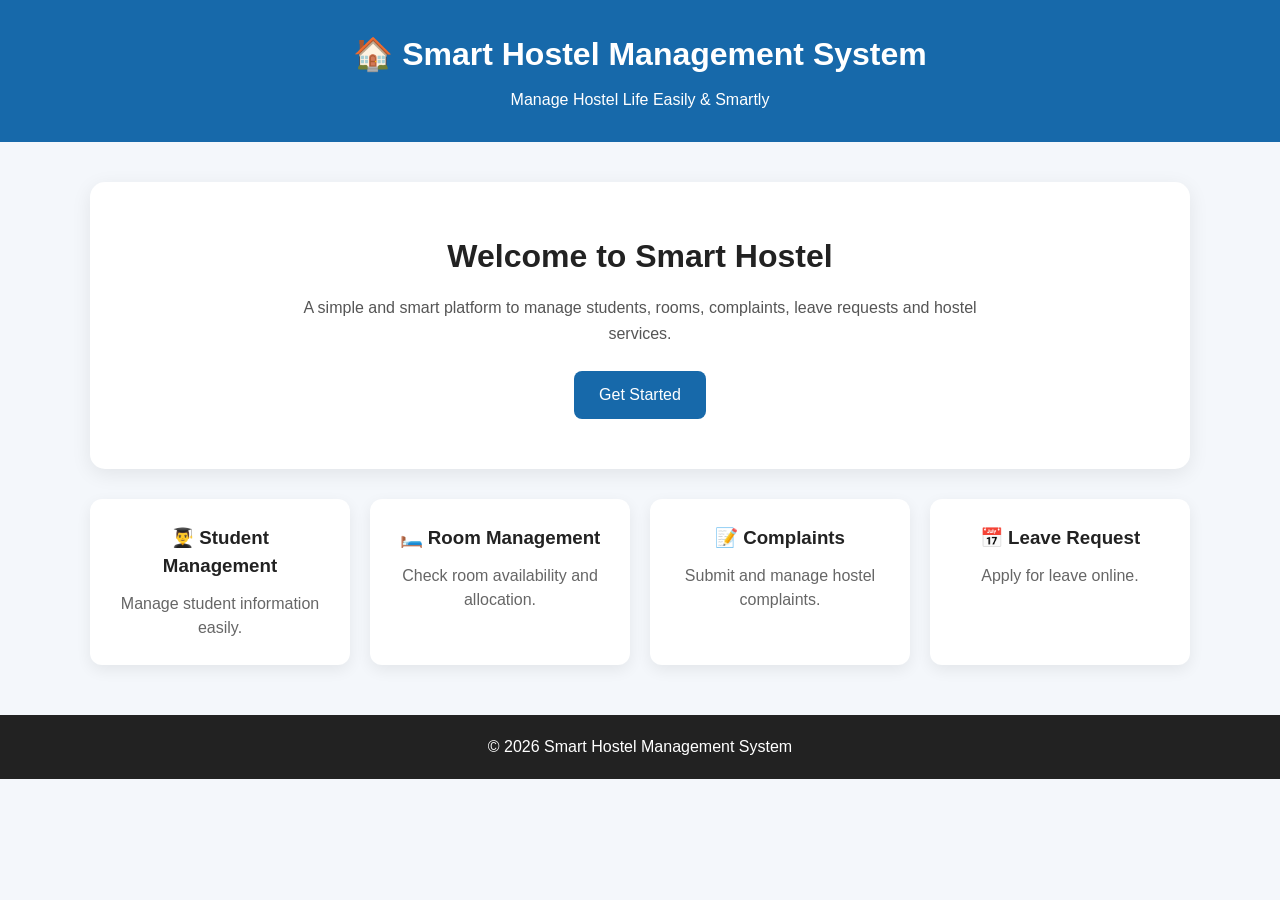
==== index.html @ abba1b2d "first commit" ====
<!DOCTYPE html>
<html lang="en">
<head>
    <meta charset="UTF-8">
    <meta name="viewport" content="width=device-width, initial-scale=1.0">

    <title>Smart Hostel Management System</title>

    <link rel="stylesheet" href="style.css">
</head>

<body>

    <header>
        <h1>🏠 Smart Hostel Management System</h1>
        <p>Manage Hostel Life Easily & Smartly</p>
    </header>

    <main class="container">

        <section class="hero">
            <h2>Welcome to Smart Hostel</h2>
            <p>
                A simple and smart platform to manage students,
                rooms, complaints, leave requests and hostel services.
            </p>

            <a href="login.html" class="start-button">Get Started</a>
        </section>

        <section class="features">

            <div class="card">
                <h3>👨‍🎓 Student Management</h3>
                <p>Manage student information easily.</p>
            </div>

            <div class="card">
                <h3>🛏️ Room Management</h3>
                <p>Check room availability and allocation.</p>
            </div>

            <div class="card">
                <h3>📝 Complaints</h3>
                <p>Submit and manage hostel complaints.</p>
            </div>

            <div class="card">
                <h3>📅 Leave Request</h3>
                <p>Apply for leave online.</p>
            </div>

        </section>

    </main>

    <footer>
        <p>© 2026 Smart Hostel Management System</p>
    </footer>

    <script src="script.js"></script>

</body>
</html>
---- style.css ----
* {
    margin: 0;
    padding: 0;
    box-sizing: border-box;
}

body {
    font-family: Arial, sans-serif;
    background: #f4f7fb;
    color: #222;
}

header {
    background: #1769aa;
    color: white;
    text-align: center;
    padding: 30px 20px;
}

header h1 {
    margin-bottom: 10px;
}

.container {
    width: 90%;
    max-width: 1100px;
    margin: 40px auto;
}

.hero {
    background: white;
    text-align: center;
    padding: 50px 25px;
    border-radius: 15px;
    box-shadow: 0 5px 20px rgba(0, 0, 0, 0.08);
}

.hero h2 {
    font-size: 32px;
    margin-bottom: 15px;
}

.hero p {
    max-width: 700px;
    margin: auto;
    line-height: 1.6;
    color: #555;
}

button {
    margin-top: 25px;
    padding: 12px 25px;
    border: none;
    border-radius: 8px;
    background: #1769aa;
    color: white;
    font-size: 16px;
    cursor: pointer;
}

button:hover {
    background: #0d4f82;
}

.features {
    display: grid;
    grid-template-columns: repeat(4, 1fr);
    gap: 20px;
    margin-top: 30px;
}

.card {
    background: white;
    padding: 25px;
    border-radius: 12px;
    text-align: center;
    box-shadow: 0 5px 15px rgba(0, 0, 0, 0.07);
}

.card h3 {
    margin-bottom: 12px;
}

.card p {
    color: #666;
    line-height: 1.5;
}

footer {
    margin-top: 50px;
    background: #222;
    color: white;
    text-align: center;
    padding: 20px;
}

@media (max-width: 800px) {
    .features {
        grid-template-columns: repeat(2, 1fr);
    }
}

@media (max-width: 500px) {
    .features {
        grid-template-columns: 1fr;
    }
}

/* Login Page */

.login-container {
    min-height: 550px;
    display: flex;
    justify-content: center;
    align-items: center;
}

.login-box {
    width: 420px;
    background: white;
    padding: 40px;
    border-radius: 15px;
    box-shadow: 0 5px 25px rgba(0, 0, 0, 0.10);
}

.login-box h2 {
    text-align: center;
    font-size: 28px;
    margin-bottom: 10px;
}

.login-subtitle {
    text-align: center;
    color: #666;
    margin-bottom: 30px;
}

.login-box label {
    display: block;
    margin-bottom: 7px;
    font-weight: bold;
}

.login-box input,
.login-box select {
    width: 100%;
    padding: 12px;
    margin-bottom: 20px;
    border: 1px solid #ccc;
    border-radius: 7px;
    font-size: 15px;
}

.login-box button {
    width: 100%;
    margin-top: 5px;
}

.register-text {
    text-align: center;
    margin-top: 25px;
    color: #666;
}

.register-text a {
    color: #1769aa;
    text-decoration: none;
    font-weight: bold;
}


.start-button {
    display: inline-block;
    margin-top: 25px;
    padding: 12px 25px;
    border-radius: 8px;
    background: #1769aa;
    color: white;
    font-size: 16px;
    text-decoration: none;
}

.start-button:hover {
    background: #0d4f82;
}

/* =========================
   Student Dashboard
   ========================= */

.dashboard-header {
    background: #1769aa;
    color: white;
    padding: 20px 5%;
    display: flex;
    justify-content: space-between;
    align-items: center;
}

.dashboard-header h1 {
    margin-bottom: 5px;
}

.dashboard-header p {
    margin: 0;
}

.student-info {
    display: flex;
    align-items: center;
    gap: 20px;
}

.student-info a {
    color: white;
    text-decoration: none;
    font-weight: bold;
    padding: 8px 15px;
    border: 1px solid white;
    border-radius: 6px;
}

.student-info a:hover {
    background: white;
    color: #1769aa;
}


/* Main Dashboard */

.dashboard-container {
    width: 90%;
    max-width: 1100px;
    margin: 40px auto;
}

.welcome-section {
    background: white;
    padding: 30px;
    border-radius: 15px;
    margin-bottom: 30px;
    box-shadow: 0 5px 20px rgba(0, 0, 0, 0.08);
}

.welcome-section h2 {
    margin-bottom: 10px;
}

.welcome-section p {
    color: #666;
}


/* Dashboard Cards */

.dashboard-cards {
    display: grid;
    grid-template-columns: repeat(3, 1fr);
    gap: 25px;
}

.dashboard-card {
    background: white;
    padding: 30px;
    border-radius: 15px;
    text-align: center;
    box-shadow: 0 5px 20px rgba(0, 0, 0, 0.08);
    transition: transform 0.2s, box-shadow 0.2s;
}

.dashboard-card:hover {
    transform: translateY(-5px);
    box-shadow: 0 8px 25px rgba(0, 0, 0, 0.12);
}

.card-icon {
    font-size: 45px;
    margin-bottom: 15px;
}

.dashboard-card h3 {
    margin-bottom: 10px;
}

.dashboard-card p {
    color: #666;
    min-height: 45px;
    line-height: 1.5;
}

.dashboard-card button {
    width: 100%;
    margin-top: 15px;
}


/* Mobile Responsive */

@media (max-width: 800px) {

    .dashboard-header {
        flex-direction: column;
        text-align: center;
        gap: 15px;
    }

    .dashboard-cards {
        grid-template-columns: repeat(2, 1fr);
    }
}

@media (max-width: 500px) {

    .dashboard-cards {
        grid-template-columns: 1fr;
    }

    .dashboard-container {
        width: 92%;
    }
}

/* =========================
   Mobile Responsive Design
   ========================= */

@media (max-width: 768px) {

    /* Header */
    .dashboard-header {
        padding: 15px 20px;
        flex-direction: column;
        gap: 12px;
        text-align: center;
    }

    .dashboard-header h1 {
        font-size: 26px;
    }

    .student-info {
        width: 100%;
        justify-content: center;
    }

    /* Main Container */
    .dashboard-container {
        width: 90%;
        margin: 25px auto;
    }

    /* Welcome Section */
    .welcome-section {
        padding: 25px 20px;
        text-align: center;
    }

    .welcome-section h2 {
        font-size: 24px;
    }

    .welcome-section p {
        font-size: 15px;
    }

    /* Dashboard Cards */
    .dashboard-cards {
        grid-template-columns: 1fr;
        gap: 18px;
    }

    .dashboard-card {
        padding: 25px 15px;
    }

    .dashboard-card h3 {
        font-size: 20px;
    }

    .dashboard-card p {
        font-size: 17px;
    }

    .card-icon {
        font-size: 42px;
    }

    /* Footer */
    footer {
        font-size: 14px;
        padding: 15px;
    }
}


/* Small Mobile Phones */

@media (max-width: 480px) {

    .dashboard-header h1 {
        font-size: 22px;
    }

    .student-info {
        font-size: 14px;
    }

    .student-info a {
        padding: 8px 14px;
    }

    .dashboard-container {
        width: 92%;
    }

    .welcome-section h2 {
        font-size: 21px;
    }

    .dashboard-card {
        min-height: 150px;
    }

    .dashboard-card h3 {
        font-size: 18px;
    }

    .card-icon {
        font-size: 38px;
    }
}

/* ==============================
   Student Management Page
   ============================== */

.management-actions {
    margin: 25px 0;
}

.management-actions button {
    background-color: #1976b8;
    color: white;
    border: none;
    padding: 14px 22px;
    border-radius: 8px;
    font-size: 17px;
    cursor: pointer;
}

.management-actions button:hover {
    background-color: #145f91;
}


/* Search Box */

.search-section {
    margin-bottom: 25px;
}

#studentSearch {
    width: 100%;
    max-width: 500px;
    padding: 14px;
    border: 1px solid #ccc;
    border-radius: 8px;
    font-size: 16px;
    box-sizing: border-box;
}


/* Student Form */

.student-form {
    display: none;
    background: white;
    padding: 25px;
    margin-bottom: 30px;
    border-radius: 12px;
    box-shadow: 0 5px 20px rgba(0, 0, 0, 0.08);
}

.student-form h2 {
    margin-bottom: 20px;
}

.student-form form {
    display: grid;
    grid-template-columns: repeat(2, 1fr);
    gap: 15px;
}

.student-form input {
    padding: 13px;
    border: 1px solid #ccc;
    border-radius: 7px;
    font-size: 15px;
    box-sizing: border-box;
}

.student-form button {
    padding: 13px;
    border: none;
    border-radius: 7px;
    background-color: #1976b8;
    color: white;
    font-size: 16px;
    cursor: pointer;
}

.student-form button[type="button"] {
    background-color: #777;
}

.student-form button:hover {
    opacity: 0.9;
}


/* Student Table */

.student-table-section {
    background: white;
    padding: 25px;
    margin-bottom: 30px;
    border-radius: 12px;
    box-shadow: 0 5px 20px rgba(0, 0, 0, 0.08);
}

.student-table-section h2 {
    margin-bottom: 20px;
}

.table-container {
    width: 100%;
    overflow-x: auto;
}

#studentTable {
    width: 100%;
    border-collapse: collapse;
    min-width: 700px;
}

#studentTable th {
    background-color: #1976b8;
    color: white;
    padding: 14px;
    text-align: left;
}

#studentTable td {
    padding: 14px;
    border-bottom: 1px solid #ddd;
}

#studentTable tr:hover {
    background-color: #f5f9fc;
}

#studentTable button {
    color: white;
    border: none;
    padding: 9px 14px;
    border-radius: 6px;
    cursor: pointer;
    margin: 2px;
}

/* Edit Button */
#studentTable button:first-child {
    background-color: #1976b8;
}

#studentTable button:first-child:hover {
    background-color: #145f91;
}

/* Delete Button */
#studentTable button:last-child {
    background-color: #dc3545;
}

#studentTable button:last-child:hover {
    background-color: #b02a37;
}

/* Keep Action Buttons Together */
#studentTable td:last-child {
    white-space: nowrap;
}


/* ==============================
   Mobile Responsive
   ============================== */

@media (max-width: 768px) {

    .student-form form {
        grid-template-columns: 1fr;
    }

    .student-table-section {
        padding: 18px;
    }

    .student-form {
        padding: 18px;
    }

    #studentSearch {
        max-width: 100%;
    }

    .management-actions button {
        width: 100%;
    }
}

/* Management Card Links */

.management-link {
    text-decoration: none;
    color: inherit;
    display: block;
}

.management-link:hover {
    transform: translateY(-5px);
    transition: 0.3s;
}
/* ==============================
   My Room Page
   ============================== */

.room-details-card {
    background: white;
    padding: 30px;
    margin: 25px 0;
    border-radius: 12px;
    box-shadow: 0 5px 20px rgba(0, 0, 0, 0.08);
}

.room-details-card h2 {
    margin-bottom: 25px;
    font-size: 26px;
}

.room-info-grid {
    display: grid;
    grid-template-columns: repeat(3, 1fr);
    gap: 20px;
}

.room-info-item {
    background-color: #f5f9fc;
    padding: 20px;
    border-radius: 10px;
    border-left: 4px solid #1976b8;
}

.room-info-item span {
    display: block;
    color: #666;
    font-size: 15px;
    margin-bottom: 8px;
}

.room-info-item strong {
    display: block;
    font-size: 18px;
    color: #222;
}

.room-available {
    color: green !important;
}


/* Mobile Responsive */

@media (max-width: 768px) {

    .room-details-card {
        padding: 20px;
    }

    .room-details-card h2 {
        font-size: 22px;
    }

    .room-info-grid {
        grid-template-columns: 1fr;
        gap: 15px;
    }

    .room-info-item {
        padding: 17px;
    }

}
/* ==============================
   Leave Request Page
   ============================== */

.leave-form-card,
.leave-status-card {
    background: white;
    padding: 30px;
    margin: 25px 0;
    border-radius: 12px;
    box-shadow: 0 5px 20px rgba(0, 0, 0, 0.08);
}

.leave-form-card h2,
.leave-status-card h2 {
    margin-bottom: 25px;
    font-size: 26px;
}

#leaveRequestForm {
    display: grid;
    grid-template-columns: repeat(2, 1fr);
    gap: 20px;
}

.form-group {
    display: flex;
    flex-direction: column;
}

.form-group label {
    font-weight: bold;
    margin-bottom: 8px;
    color: #333;
}

.form-group input,
.form-group textarea {
    padding: 13px;
    border: 1px solid #ccc;
    border-radius: 8px;
    font-size: 16px;
    box-sizing: border-box;
    font-family: Arial, sans-serif;
}

.form-group input:focus,
.form-group textarea:focus {
    outline: none;
    border-color: #1976b8;
}

.full-width {
    grid-column: 1 / -1;
}

.leave-submit-btn {
    grid-column: 1 / -1;
    padding: 14px 20px;
    background-color: #1976b8;
    color: white;
    border: none;
    border-radius: 8px;
    font-size: 17px;
    cursor: pointer;
}

.leave-submit-btn:hover {
    background-color: #145f91;
}

#leaveMessage {
    margin-top: 15px;
    font-weight: bold;
}


/* Leave Table */

#myLeaveTable {
    width: 100%;
    border-collapse: collapse;
    min-width: 600px;
}

#myLeaveTable th {
    background-color: #1976b8;
    color: white;
    padding: 14px;
    text-align: left;
}

#myLeaveTable td {
    padding: 14px;
    border-bottom: 1px solid #ddd;
}

.my-leave-status {
    color: #d99a00;
    font-weight: bold;
}


/* Mobile Responsive */

@media (max-width: 768px) {

    .leave-form-card,
    .leave-status-card {
        padding: 20px;
    }

    #leaveRequestForm {
        grid-template-columns: 1fr;
    }

    .full-width,
    .leave-submit-btn {
        grid-column: auto;
    }

    .leave-form-card h2,
    .leave-status-card h2 {
        font-size: 22px;
    }

}
/* ==============================
   Student Complaint Page
   ============================== */

.complaint-form-card,
.complaint-history-card {
    background: white;
    padding: 30px;
    margin: 25px 0;
    border-radius: 12px;
    box-shadow: 0 5px 20px rgba(0, 0, 0, 0.08);
}

.complaint-form-card h2,
.complaint-history-card h2 {
    margin-bottom: 25px;
    font-size: 26px;
}

#complaintForm {
    display: grid;
    grid-template-columns: 1fr;
    gap: 20px;
}

.form-group {
    display: flex;
    flex-direction: column;
}

.form-group label {
    font-weight: bold;
    margin-bottom: 8px;
    color: #333;
}

.form-group input,
.form-group textarea {
    padding: 14px;
    border: 1px solid #ccc;
    border-radius: 8px;
    font-size: 16px;
    box-sizing: border-box;
    font-family: Arial, sans-serif;
}

.form-group input:focus,
.form-group textarea:focus {
    outline: none;
    border-color: #1976b8;
}

.complaint-submit-btn {
    padding: 14px 20px;
    background-color: #1976b8;
    color: white;
    border: none;
    border-radius: 8px;
    font-size: 17px;
    cursor: pointer;
}

.complaint-submit-btn:hover {
    background-color: #145f91;
}

#complaintMessage {
    margin-top: 15px;
    font-weight: bold;
}


/* Complaint History Table */

#myComplaintTable {
    width: 100%;
    border-collapse: collapse;
    min-width: 650px;
}

#myComplaintTable th {
    background-color: #1976b8;
    color: white;
    padding: 14px;
    text-align: left;
}

#myComplaintTable td {
    padding: 14px;
    border-bottom: 1px solid #ddd;
}

.my-complaint-status {
    color: #d99a00;
    font-weight: bold;
}


/* Mobile Responsive */

@media (max-width: 768px) {

    .complaint-form-card,
    .complaint-history-card {
        padding: 20px;
    }

    .complaint-form-card h2,
    .complaint-history-card h2 {
        font-size: 22px;
    }

    #myComplaintTable {
        min-width: 600px;
    }

}
/* ==============================
   Fee Status Page
   ============================== */

.fee-cards {
    display: grid;
    grid-template-columns: repeat(3, 1fr);
    gap: 20px;
    margin: 25px 0;
}

.fee-card {
    background: white;
    padding: 25px;
    border-radius: 12px;
    text-align: center;
    box-shadow: 0 5px 20px rgba(0, 0, 0, 0.08);
}

.fee-icon {
    font-size: 40px;
    margin-bottom: 10px;
}

.fee-card span {
    display: block;
    color: #666;
    margin-bottom: 8px;
}

.fee-card strong {
    display: block;
    font-size: 25px;
}

.fee-details-card {
    background: white;
    padding: 30px;
    margin: 25px 0;
    border-radius: 12px;
    box-shadow: 0 5px 20px rgba(0, 0, 0, 0.08);
}

.fee-details-card h2 {
    margin-bottom: 25px;
    font-size: 26px;
}

.fee-info-grid {
    display: grid;
    grid-template-columns: repeat(3, 1fr);
    gap: 20px;
}

.fee-info-item {
    background: #f5f9fc;
    padding: 20px;
    border-radius: 10px;
    border-left: 4px solid #1976b8;
}

.fee-info-item span {
    display: block;
    color: #666;
    font-size: 15px;
    margin-bottom: 8px;
}

.fee-info-item strong {
    font-size: 18px;
}

.fee-pending {
    color: #d99a00;
}

.payment-notice {
    background: #fff8e1;
    padding: 25px;
    margin: 25px 0;
    border-radius: 12px;
    border-left: 5px solid #d99a00;
}

.payment-notice h3 {
    margin-bottom: 10px;
}

.payment-notice p {
    margin: 0;
    line-height: 1.6;
}


/* Mobile Responsive */

@media (max-width: 768px) {

    .fee-cards {
        grid-template-columns: 1fr;
    }

    .fee-info-grid {
        grid-template-columns: 1fr;
    }

    .fee-details-card {
        padding: 20px;
    }

    .fee-details-card h2 {
        font-size: 22px;
    }

}
/* ==============================
   Mess Management
   ============================== */

.mess-section {
    background: white;
    padding: 30px;
    margin: 25px 0;
    border-radius: 12px;
    box-shadow: 0 5px 20px rgba(0, 0, 0, 0.08);
}

.mess-section h2 {
    margin-bottom: 25px;
    font-size: 28px;
}

/* Today's Meal Cards */

.meal-grid {
    display: grid;
    grid-template-columns: repeat(4, 1fr);
    gap: 20px;
}

.meal-card {
    background: #f5f9fc;
    padding: 25px 18px;
    border-radius: 12px;
    text-align: center;
    border-top: 4px solid #1976b8;
}

.meal-icon {
    font-size: 42px;
    margin-bottom: 10px;
}

.meal-card h3 {
    font-size: 20px;
    margin-bottom: 10px;
}

.meal-card p {
    color: #555;
    line-height: 1.5;
    min-height: 48px;
}

.meal-card span {
    display: block;
    margin-top: 15px;
    font-weight: bold;
    color: #1976b8;
}


/* Weekly Menu Table */

#messTable {
    width: 100%;
    border-collapse: collapse;
    min-width: 700px;
}

#messTable th {
    background-color: #1976b8;
    color: white;
    padding: 15px;
    text-align: left;
}

#messTable td {
    padding: 15px;
    border-bottom: 1px solid #ddd;
}

#messTable tr:hover {
    background-color: #f5f9fc;
}


/* Mess Notice */

.mess-notice {
    background: #fff8e1;
    padding: 25px;
    margin: 25px 0;
    border-radius: 12px;
    border-left: 5px solid #d99a00;
}

.mess-notice h3 {
    margin-bottom: 10px;
}

.mess-notice p {
    margin: 0;
    line-height: 1.6;
}


/* Mobile Responsive */

@media (max-width: 768px) {

    .meal-grid {
        grid-template-columns: 1fr;
    }

    .mess-section {
        padding: 20px;
    }

    .mess-section h2 {
        font-size: 23px;
    }

    .table-container {
        overflow-x: auto;
    }

}
/* ==============================
   My Profile
   ============================== */

.profile-card {
    background: white;
    padding: 30px;
    margin: 25px 0;
    border-radius: 12px;
    box-shadow: 0 5px 20px rgba(0, 0, 0, 0.08);
}

.profile-header {
    display: flex;
    align-items: center;
    gap: 20px;
    margin-bottom: 30px;
    padding-bottom: 25px;
    border-bottom: 1px solid #ddd;
}

.profile-icon {
    width: 80px;
    height: 80px;
    border-radius: 50%;
    background: #eaf4fb;
    display: flex;
    align-items: center;
    justify-content: center;
    font-size: 45px;
}

.profile-header h2 {
    margin-bottom: 5px;
}

.profile-header p {
    color: #666;
}

.profile-grid {
    display: grid;
    grid-template-columns: repeat(3, 1fr);
    gap: 20px;
}

.profile-item {
    background: #f5f9fc;
    padding: 20px;
    border-radius: 10px;
    border-left: 4px solid #1976b8;
}

.profile-item span {
    display: block;
    color: #666;
    font-size: 15px;
    margin-bottom: 8px;
}

.profile-item strong {
    font-size: 18px;
}

.profile-status {
    background: #eaf8ee;
    padding: 25px;
    margin: 25px 0;
    border-radius: 12px;
    border-left: 5px solid green;
}

.profile-status h3 {
    margin-bottom: 10px;
}

.profile-status p {
    margin: 0;
    color: #444;
}


/* Mobile Responsive */

@media (max-width: 768px) {

    .profile-card {
        padding: 20px;

    }

    .profile-header {
        flex-direction: column;
        text-align: center;
    }

    .profile-grid {
        grid-template-columns: 1fr;
    }

    .profile-item {
        padding: 18px;
    }

}
/* ==============================
   Final UI Polish
   ============================== */

/* Smooth Page Feel */
html {
    scroll-behavior: smooth;
}

body {
    line-height: 1.5;
}

/* Better Card Hover */
.card,
.dashboard-card,
.fee-card,
.room-details-card,
.leave-form-card,
.leave-status-card,
.complaint-form-card,
.complaint-history-card,
.fee-details-card,
.mess-section,
.profile-card {
    transition: transform 0.2s ease, box-shadow 0.2s ease;
}

.card:hover,
.fee-card:hover {
    transform: translateY(-3px);
    box-shadow: 0 8px 25px rgba(0, 0, 0, 0.12);
}

/* Better Input Focus */
input:focus,
select:focus,
textarea:focus {
    outline: none;
    border-color: #1976b8;
    box-shadow: 0 0 0 3px rgba(25, 118, 184, 0.12);
}

/* Better Buttons */
button,
.start-button {
    transition: background-color 0.2s ease, transform 0.2s ease;
}

button:hover,
.start-button:hover {
    transform: translateY(-1px);
}

/* Table Row Hover */
#studentTable tr:hover,
#myLeaveTable tr:hover,
#myComplaintTable tr:hover,
#messTable tr:hover {
    transition: background-color 0.2s ease;
}

/* Better Mobile Spacing */
@media (max-width: 480px) {

    .container {
        width: 92%;
        margin: 25px auto;
    }

    .hero {
        padding: 35px 18px;
    }

    .hero h2 {
        font-size: 26px;
    }

    .hero p {
        font-size: 15px;
    }

    .login-box {
        width: 92%;
        padding: 25px 20px;
    }

    header {
        padding: 22px 15px;
    }

    header h1 {
        font-size: 24px;
    }
}
/* ==============================
   Room Management UI Polish
   ============================== */

/* Room Search */
#roomSearch {
    width: 100%;
    max-width: 500px;
    padding: 14px;
    border: 1px solid #ccc;
    border-radius: 8px;
    font-size: 16px;
    box-sizing: border-box;
}

/* Room Table */
#roomTable {
    width: 100%;
    border-collapse: collapse;
    min-width: 750px;
}

/* Room Table Header */
#roomTable th {
    background-color: #1976b8;
    color: white;
    padding: 14px;
    text-align: left;
    white-space: nowrap;
}

/* Room Table Data */
#roomTable td {
    padding: 14px;
    border-bottom: 1px solid #ddd;
}

/* Room Row Hover */
#roomTable tr:hover {
    background-color: #f5f9fc;
}

/* Room Action Buttons */
#roomTable button {
    color: white;
    border: none;
    padding: 9px 14px;
    border-radius: 6px;
    cursor: pointer;
    margin: 2px;
}

/* Edit Room */
#roomTable button:first-child {
    background-color: #1976b8;
}

#roomTable button:first-child:hover {
    background-color: #145f91;
}

/* Delete Room */
#roomTable button:last-child {
    background-color: #dc3545;
}

#roomTable button:last-child:hover {
    background-color: #b02a37;
}

/* Keep Action Buttons Together */
#roomTable td:last-child {
    white-space: nowrap;
}

/* Mobile Room Table */
@media (max-width: 768px) {

    #roomSearch {
        max-width: 100%;
    }

    .table-container {
        overflow-x: auto;
    }

    #roomTable {
        min-width: 750px;
    }
}
/* ==============================
   Warden Leave Management
   ============================== */

#leaveSearch {
    width: 100%;
    max-width: 500px;
    padding: 14px;
    border: 1px solid #ccc;
    border-radius: 8px;
    font-size: 16px;
    box-sizing: border-box;
    margin-bottom: 25px;
}

/* Leave Table */
#leaveTable {
    width: 100%;
    border-collapse: collapse;
    min-width: 900px;
}

/* Table Header */
#leaveTable th {
    background-color: #1976b8;
    color: white;
    padding: 14px;
    text-align: left;
    white-space: nowrap;
}

/* Table Data */
#leaveTable td {
    padding: 14px;
    border-bottom: 1px solid #ddd;
    vertical-align: middle;
}

/* Row Hover */
#leaveTable tr:hover {
    background-color: #f5f9fc;
}

/* Leave Status */
#leaveTable .leave-status {
    font-weight: bold;
    white-space: nowrap;
}

/* Approve Button */
#leaveTable .approve-btn {
    background-color: #1976b8;
    color: white;
    border: none;
    padding: 10px 16px;
    border-radius: 7px;
    cursor: pointer;
    margin: 2px;
}

/* Approve Hover */
#leaveTable .approve-btn:hover {
    background-color: #145f91;
}

/* Reject Button */
#leaveTable .reject-btn {
    background-color: #dc3545;
    color: white;
    border: none;
    padding: 10px 16px;
    border-radius: 7px;
    cursor: pointer;
    margin: 2px;
}

/* Reject Hover */
#leaveTable .reject-btn:hover {
    background-color: #b02a37;
}

/* Action Buttons Stay Together */
#leaveTable td:last-child {
    white-space: nowrap;
}

/* Mobile */
@media (max-width: 768px) {

    #leaveSearch {
        max-width: 100%;
    }

    #leaveTable {
        min-width: 900px;
    }

    .table-container {
        overflow-x: auto;
    }
}
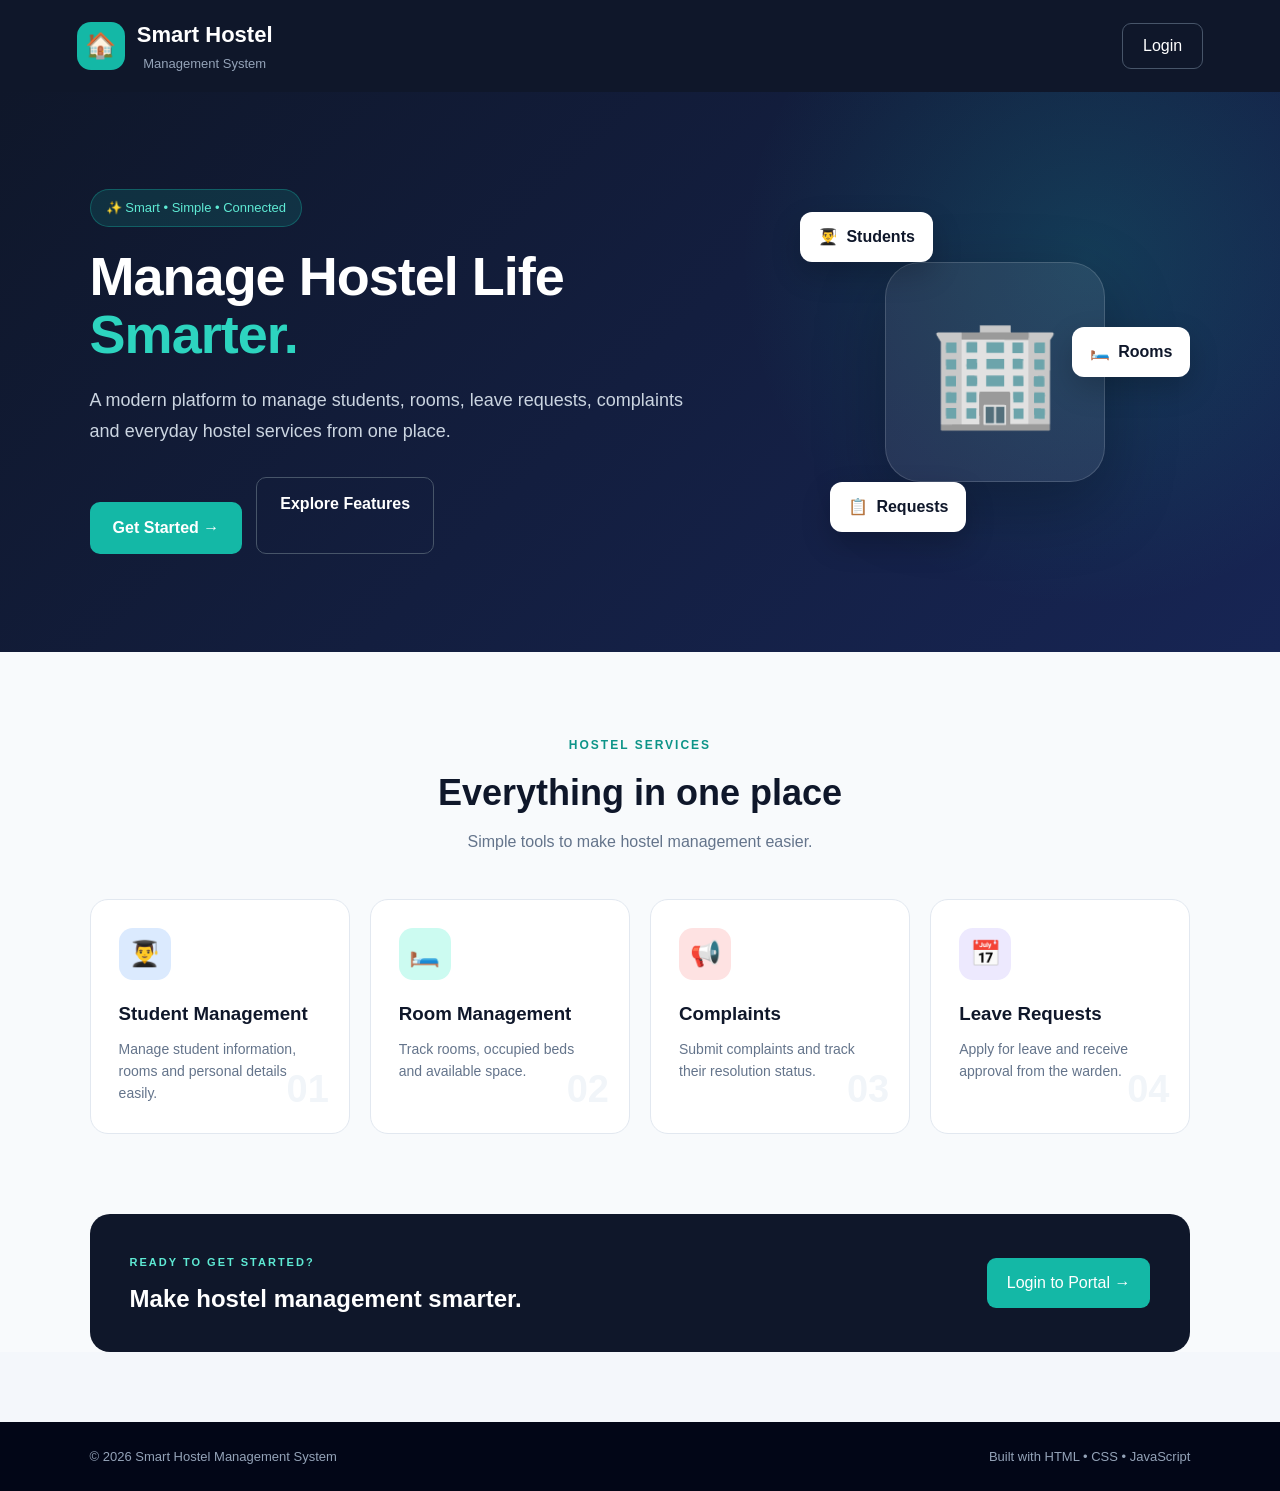
==== commit 3af77828: "Updated project" ====
--- a/index.html
+++ b/index.html
@@ -1,5 +1,6 @@
 <!DOCTYPE html>
 <html lang="en">
+
 <head>
     <meta charset="UTF-8">
     <meta name="viewport" content="width=device-width, initial-scale=1.0">
@@ -11,54 +12,235 @@
 
 <body>
 
-    <header>
-        <h1>🏠 Smart Hostel Management System</h1>
-        <p>Manage Hostel Life Easily & Smartly</p>
+    <!-- ==============================
+         Header
+         ============================== -->
+
+    <header class="home-header">
+
+        <div class="brand">
+            <div class="brand-icon">🏠</div>
+
+            <div>
+                <h1>Smart Hostel</h1>
+                <p>Management System</p>
+            </div>
+        </div>
+
+        <a href="login.html" class="header-login">
+            Login
+        </a>
+
     </header>
 
-    <main class="container">
-
-        <section class="hero">
-            <h2>Welcome to Smart Hostel</h2>
-            <p>
-                A simple and smart platform to manage students,
-                rooms, complaints, leave requests and hostel services.
-            </p>
-
-            <a href="login.html" class="start-button">Get Started</a>
+
+    <!-- ==============================
+         Main Content
+         ============================== -->
+
+    <main class="home-container">
+
+        <!-- Hero Section -->
+
+        <section class="home-hero">
+
+            <div class="hero-content">
+
+                <span class="hero-badge">
+                    ✨ Smart • Simple • Connected
+                </span>
+
+                <h2>
+                    Manage Hostel Life
+                    <span>Smarter.</span>
+                </h2>
+
+                <p>
+                    A modern platform to manage students, rooms,
+                    leave requests, complaints and everyday hostel services
+                    from one place.
+                </p>
+
+                <div class="hero-buttons">
+
+                    <a href="login.html" class="start-button">
+                        Get Started →
+                    </a>
+
+                    <a href="#features" class="explore-button">
+                        Explore Features
+                    </a>
+
+                </div>
+
+            </div>
+
+
+            <!-- Hero Visual -->
+
+            <div class="hero-visual">
+
+                <div class="hostel-illustration">
+                    🏢
+                </div>
+
+                <div class="floating-card card-one">
+                    👨‍🎓
+                    <span>Students</span>
+                </div>
+
+                <div class="floating-card card-two">
+                    🛏️
+                    <span>Rooms</span>
+                </div>
+
+                <div class="floating-card card-three">
+                    📋
+                    <span>Requests</span>
+                </div>
+
+            </div>
+
         </section>
 
-        <section class="features">
-
-            <div class="card">
-                <h3>👨‍🎓 Student Management</h3>
-                <p>Manage student information easily.</p>
-            </div>
-
-            <div class="card">
-                <h3>🛏️ Room Management</h3>
-                <p>Check room availability and allocation.</p>
-            </div>
-
-            <div class="card">
-                <h3>📝 Complaints</h3>
-                <p>Submit and manage hostel complaints.</p>
-            </div>
-
-            <div class="card">
-                <h3>📅 Leave Request</h3>
-                <p>Apply for leave online.</p>
+
+        <!-- Features -->
+
+        <section class="home-features" id="features">
+
+            <div class="section-heading">
+
+                <span>HOSTEL SERVICES</span>
+
+                <h2>
+                    Everything in one place
+                </h2>
+
+                <p>
+                    Simple tools to make hostel management easier.
+                </p>
+
+            </div>
+
+
+            <div class="features-grid">
+
+                <div class="feature-card">
+
+                    <div class="feature-icon student-icon">
+                        👨‍🎓
+                    </div>
+
+                    <h3>Student Management</h3>
+
+                    <p>
+                        Manage student information,
+                        rooms and personal details easily.
+                    </p>
+
+                    <span class="feature-number">01</span>
+
+                </div>
+
+
+                <div class="feature-card">
+
+                    <div class="feature-icon room-icon">
+                        🛏️
+                    </div>
+
+                    <h3>Room Management</h3>
+
+                    <p>
+                        Track rooms, occupied beds
+                        and available space.
+                    </p>
+
+                    <span class="feature-number">02</span>
+
+                </div>
+
+
+                <div class="feature-card">
+
+                    <div class="feature-icon complaint-icon">
+                        📢
+                    </div>
+
+                    <h3>Complaints</h3>
+
+                    <p>
+                        Submit complaints and
+                        track their resolution status.
+                    </p>
+
+                    <span class="feature-number">03</span>
+
+                </div>
+
+
+                <div class="feature-card">
+
+                    <div class="feature-icon leave-icon">
+                        📅
+                    </div>
+
+                    <h3>Leave Requests</h3>
+
+                    <p>
+                        Apply for leave and receive
+                        approval from the warden.
+                    </p>
+
+                    <span class="feature-number">04</span>
+
+                </div>
+
             </div>
 
         </section>
 
+
+        <!-- Bottom CTA -->
+
+        <section class="home-cta">
+
+            <div>
+
+                <span>READY TO GET STARTED?</span>
+
+                <h2>
+                    Make hostel management smarter.
+                </h2>
+
+            </div>
+
+            <a href="login.html">
+                Login to Portal →
+            </a>
+
+        </section>
+
     </main>
 
-    <footer>
-        <p>© 2026 Smart Hostel Management System</p>
+
+    <!-- Footer -->
+
+    <footer class="home-footer">
+
+        <p>
+            © 2026 Smart Hostel Management System
+        </p>
+
+        <p>
+            Built with HTML • CSS • JavaScript
+        </p>
+
     </footer>
 
+
     <script src="script.js"></script>
 
 </body>
+
 </html>
--- a/style.css
+++ b/style.css
@@ -1573,4 +1573,3673 @@
     .table-container {
         overflow-x: auto;
     }
+}
+/* =========================================
+   UNIQUE HOME PAGE DESIGN
+   ========================================= */
+
+.home-header {
+    background: #0f172a;
+    color: white;
+    padding: 18px 6%;
+    display: flex;
+    align-items: center;
+    justify-content: space-between;
+    box-sizing: border-box;
+}
+
+.brand {
+    display: flex;
+    align-items: center;
+    gap: 12px;
+}
+
+.brand-icon {
+    width: 48px;
+    height: 48px;
+    background: #14b8a6;
+    border-radius: 14px;
+    display: flex;
+    align-items: center;
+    justify-content: center;
+    font-size: 25px;
+}
+
+.brand h1 {
+    margin: 0;
+    font-size: 22px;
+}
+
+.brand p {
+    margin: 3px 0 0;
+    color: #94a3b8;
+    font-size: 13px;
+}
+
+.header-login {
+    color: white;
+    text-decoration: none;
+    border: 1px solid #475569;
+    padding: 10px 20px;
+    border-radius: 9px;
+    transition: 0.2s;
+}
+
+.header-login:hover {
+    background: #14b8a6;
+    border-color: #14b8a6;
+}
+
+
+/* Main */
+
+.home-container {
+    background: #f8fafc;
+    min-height: 100vh;
+}
+
+
+/* Hero */
+
+.home-hero {
+    min-height: 560px;
+    padding: 70px 7%;
+    display: flex;
+    align-items: center;
+    justify-content: space-between;
+    gap: 50px;
+    box-sizing: border-box;
+    background:
+        radial-gradient(circle at 85% 30%, rgba(20,184,166,0.18), transparent 30%),
+        linear-gradient(135deg, #0f172a, #172554);
+    color: white;
+}
+
+.hero-content {
+    max-width: 650px;
+}
+
+.hero-badge {
+    display: inline-block;
+    background: rgba(20,184,166,0.15);
+    border: 1px solid rgba(20,184,166,0.35);
+    color: #5eead4;
+    padding: 8px 15px;
+    border-radius: 30px;
+    font-size: 13px;
+    margin-bottom: 20px;
+}
+
+.hero-content h2 {
+    font-size: 54px;
+    line-height: 1.08;
+    margin: 0 0 22px;
+    letter-spacing: -1px;
+}
+
+.hero-content h2 span {
+    color: #2dd4bf;
+}
+
+.hero-content p {
+    color: #cbd5e1;
+    font-size: 18px;
+    line-height: 1.7;
+    max-width: 600px;
+}
+
+.hero-buttons {
+    display: flex;
+    gap: 14px;
+    margin-top: 30px;
+    flex-wrap: wrap;
+}
+
+.start-button,
+.explore-button {
+    text-decoration: none;
+    padding: 14px 23px;
+    border-radius: 10px;
+    font-weight: 600;
+    transition: 0.2s;
+}
+
+.start-button {
+    background: #14b8a6;
+    color: white;
+}
+
+.start-button:hover {
+    background: #0d9488;
+    transform: translateY(-2px);
+}
+
+.explore-button {
+    color: white;
+    border: 1px solid #475569;
+}
+
+.explore-button:hover {
+    background: #1e293b;
+}
+
+
+/* Hero Visual */
+
+.hero-visual {
+    width: 390px;
+    height: 390px;
+    position: relative;
+    display: flex;
+    align-items: center;
+    justify-content: center;
+}
+
+.hostel-illustration {
+    width: 220px;
+    height: 220px;
+    border-radius: 35px;
+    background: rgba(255,255,255,0.08);
+    border: 1px solid rgba(255,255,255,0.15);
+    display: flex;
+    align-items: center;
+    justify-content: center;
+    font-size: 105px;
+    box-shadow: 0 25px 70px rgba(0,0,0,0.25);
+}
+
+.floating-card {
+    position: absolute;
+    background: white;
+    color: #0f172a;
+    padding: 13px 18px;
+    border-radius: 12px;
+    box-shadow: 0 12px 30px rgba(0,0,0,0.2);
+    display: flex;
+    gap: 8px;
+    align-items: center;
+    font-weight: 600;
+}
+
+.card-one {
+    top: 35px;
+    left: 0;
+}
+
+.card-two {
+    right: 0;
+    top: 150px;
+}
+
+.card-three {
+    bottom: 35px;
+    left: 30px;
+}
+
+
+/* Features */
+
+.home-features {
+    padding: 80px 7%;
+}
+
+.section-heading {
+    text-align: center;
+    max-width: 650px;
+    margin: 0 auto 45px;
+}
+
+.section-heading span {
+    color: #0d9488;
+    font-size: 12px;
+    font-weight: 700;
+    letter-spacing: 2px;
+}
+
+.section-heading h2 {
+    color: #0f172a;
+    font-size: 36px;
+    margin: 10px 0;
+}
+
+.section-heading p {
+    color: #64748b;
+}
+
+
+.features-grid {
+    display: grid;
+    grid-template-columns: repeat(4, 1fr);
+    gap: 20px;
+}
+
+.feature-card {
+    position: relative;
+    background: white;
+    padding: 28px;
+    border: 1px solid #e2e8f0;
+    border-radius: 18px;
+    min-height: 210px;
+    overflow: hidden;
+    transition: 0.25s;
+}
+
+.feature-card:hover {
+    transform: translateY(-7px);
+    border-color: #99f6e4;
+    box-shadow: 0 18px 40px rgba(15,23,42,0.1);
+}
+
+.feature-icon {
+    width: 52px;
+    height: 52px;
+    border-radius: 14px;
+    display: flex;
+    align-items: center;
+    justify-content: center;
+    font-size: 25px;
+    margin-bottom: 20px;
+}
+
+.student-icon {
+    background: #dbeafe;
+}
+
+.room-icon {
+    background: #ccfbf1;
+}
+
+.complaint-icon {
+    background: #fee2e2;
+}
+
+.leave-icon {
+    background: #fef3c7;
+}
+
+.feature-card h3 {
+    margin: 0 0 10px;
+    color: #0f172a;
+}
+
+.feature-card p {
+    color: #64748b;
+    line-height: 1.6;
+    font-size: 14px;
+}
+
+.feature-number {
+    position: absolute;
+    right: 20px;
+    bottom: 15px;
+    font-size: 38px;
+    font-weight: 800;
+    color: #f1f5f9;
+}
+
+
+/* Bottom CTA */
+
+.home-cta {
+    margin: 0 7% 70px;
+    padding: 35px 40px;
+    border-radius: 20px;
+    background: #0f172a;
+    color: white;
+    display: flex;
+    align-items: center;
+    justify-content: space-between;
+    gap: 25px;
+}
+
+.home-cta span {
+    color: #5eead4;
+    font-size: 11px;
+    letter-spacing: 2px;
+    font-weight: bold;
+}
+
+.home-cta h2 {
+    margin: 8px 0 0;
+}
+
+.home-cta a {
+    background: #14b8a6;
+    color: white;
+    text-decoration: none;
+    padding: 13px 20px;
+    border-radius: 9px;
+    white-space: nowrap;
+}
+
+
+/* Footer */
+
+.home-footer {
+    background: #020617;
+    color: #94a3b8;
+    padding: 25px 7%;
+    display: flex;
+    justify-content: space-between;
+    gap: 20px;
+    font-size: 13px;
+}
+
+
+/* =========================================
+   MOBILE
+   ========================================= */
+
+@media (max-width: 900px) {
+
+    .home-hero {
+        flex-direction: column;
+        text-align: center;
+        padding: 60px 6%;
+    }
+
+    .hero-content p {
+        margin-left: auto;
+        margin-right: auto;
+    }
+
+    .hero-buttons {
+        justify-content: center;
+    }
+
+    .features-grid {
+        grid-template-columns: repeat(2, 1fr);
+    }
+
+    .hero-visual {
+        width: 340px;
+        height: 330px;
+    }
+}
+
+
+@media (max-width: 600px) {
+
+    .home-header {
+        padding: 15px 5%;
+    }
+
+    .brand h1 {
+        font-size: 18px;
+    }
+
+    .brand-icon {
+        width: 42px;
+        height: 42px;
+    }
+
+    .header-login {
+        padding: 8px 14px;
+    }
+
+    .home-hero {
+        min-height: auto;
+        padding: 50px 5%;
+    }
+
+    .hero-content h2 {
+        font-size: 38px;
+    }
+
+    .hero-content p {
+        font-size: 16px;
+    }
+
+    .hero-visual {
+        width: 100%;
+        height: 280px;
+    }
+
+    .hostel-illustration {
+        width: 170px;
+        height: 170px;
+        font-size: 75px;
+    }
+
+    .floating-card {
+        font-size: 13px;
+        padding: 10px 13px;
+    }
+
+    .card-one {
+        left: 5px;
+    }
+
+    .card-two {
+        right: 5px;
+    }
+
+    .card-three {
+        left: 15px;
+    }
+
+    .home-features {
+        padding: 55px 5%;
+    }
+
+    .section-heading h2 {
+        font-size: 29px;
+    }
+
+    .features-grid {
+        grid-template-columns: 1fr;
+    }
+
+    .home-cta {
+        margin: 0 5% 50px;
+        padding: 28px;
+        flex-direction: column;
+        align-items: flex-start;
+    }
+
+    .home-footer {
+        flex-direction: column;
+        text-align: center;
+    }
+}
+
+/* =========================================
+   MODERN LOGIN PAGE
+   ========================================= */
+
+.login-page {
+    margin: 0;
+    min-height: 100vh;
+    background: #0f172a;
+    color: white;
+}
+
+
+/* Header */
+
+.login-header {
+    background: #0f172a;
+    padding: 18px 7%;
+    display: flex;
+    align-items: center;
+    justify-content: space-between;
+    border-bottom: 1px solid #1e293b;
+}
+
+.login-brand {
+    display: flex;
+    align-items: center;
+    gap: 12px;
+    text-decoration: none;
+    color: white;
+}
+
+.login-brand-icon {
+    width: 46px;
+    height: 46px;
+    background: #14b8a6;
+    border-radius: 13px;
+    display: flex;
+    align-items: center;
+    justify-content: center;
+    font-size: 24px;
+}
+
+.login-brand h1 {
+    margin: 0;
+    font-size: 21px;
+}
+
+.login-brand p {
+    margin: 2px 0 0;
+    color: #94a3b8;
+    font-size: 12px;
+}
+
+.back-home {
+    text-decoration: none;
+    color: #cbd5e1;
+    border: 1px solid #334155;
+    padding: 9px 17px;
+    border-radius: 8px;
+    transition: 0.2s;
+}
+
+.back-home:hover {
+    background: #14b8a6;
+    color: white;
+    border-color: #14b8a6;
+}
+
+
+/* Main */
+
+.login-main {
+    min-height: calc(100vh - 145px);
+    padding: 60px 7%;
+    box-sizing: border-box;
+
+    display: flex;
+    align-items: center;
+    justify-content: center;
+
+    background:
+        radial-gradient(
+            circle at 20% 30%,
+            rgba(20, 184, 166, 0.14),
+            transparent 30%
+        ),
+        radial-gradient(
+            circle at 85% 70%,
+            rgba(59, 130, 246, 0.12),
+            transparent 30%
+        );
+}
+
+
+/* Wrapper */
+
+.login-wrapper {
+    width: 100%;
+    max-width: 1050px;
+
+    display: grid;
+    grid-template-columns: 1fr 430px;
+
+    gap: 70px;
+    align-items: center;
+}
+
+
+/* Left Information */
+
+.login-info {
+    max-width: 520px;
+}
+
+.login-badge {
+    display: inline-block;
+
+    padding: 8px 15px;
+
+    border-radius: 30px;
+
+    color: #5eead4;
+
+    background: rgba(20, 184, 166, 0.12);
+
+    border: 1px solid rgba(20, 184, 166, 0.3);
+
+    font-size: 13px;
+}
+
+.login-info h2 {
+    font-size: 58px;
+    line-height: 1.05;
+
+    margin: 22px 0;
+
+    letter-spacing: -1px;
+}
+
+.login-info h2 span {
+    color: #2dd4bf;
+}
+
+.login-info > p {
+    color: #94a3b8;
+    font-size: 17px;
+    line-height: 1.7;
+    max-width: 500px;
+}
+
+
+/* Login Features */
+
+.login-features {
+    margin-top: 35px;
+
+    display: flex;
+    flex-wrap: wrap;
+    gap: 12px;
+}
+
+.login-features div {
+    display: flex;
+    align-items: center;
+    gap: 9px;
+
+    padding: 11px 15px;
+
+    background: #172033;
+
+    border: 1px solid #26344d;
+
+    border-radius: 10px;
+}
+
+.login-features span {
+    font-size: 20px;
+}
+
+.login-features p {
+    margin: 0;
+    color: #cbd5e1;
+    font-size: 13px;
+}
+
+
+/* Login Card */
+
+.login-box {
+    width: 100%;
+    box-sizing: border-box;
+
+    background: #ffffff;
+
+    color: #0f172a;
+
+    padding: 38px;
+
+    border-radius: 22px;
+
+    box-shadow:
+        0 25px 70px rgba(0, 0, 0, 0.3);
+
+    border: 1px solid #e2e8f0;
+}
+
+.login-card-icon {
+    width: 52px;
+    height: 52px;
+
+    display: flex;
+    align-items: center;
+    justify-content: center;
+
+    background: #ccfbf1;
+
+    border-radius: 14px;
+
+    font-size: 24px;
+
+    margin-bottom: 18px;
+}
+
+.login-box h2 {
+    margin: 0;
+
+    font-size: 30px;
+}
+
+.login-subtitle {
+    color: #64748b;
+    margin: 8px 0 28px;
+}
+
+
+/* Form */
+
+.login-box form {
+    display: flex;
+    flex-direction: column;
+}
+
+.login-box label {
+    color: #334155;
+    font-size: 14px;
+    font-weight: 600;
+    margin-bottom: 7px;
+}
+
+.login-box input,
+.login-box select {
+    width: 100%;
+    box-sizing: border-box;
+
+    padding: 13px 14px;
+
+    margin-bottom: 18px;
+
+    border: 1px solid #cbd5e1;
+
+    border-radius: 9px;
+
+    background: #f8fafc;
+
+    color: #0f172a;
+
+    font-size: 15px;
+
+    transition: 0.2s;
+}
+
+.login-box input:focus,
+.login-box select:focus {
+    outline: none;
+
+    border-color: #14b8a6;
+
+    background: white;
+
+    box-shadow:
+        0 0 0 3px rgba(20, 184, 166, 0.12);
+}
+
+
+/* Login Button */
+
+.login-box form button {
+    width: 100%;
+
+    border: none;
+
+    padding: 14px;
+
+    border-radius: 9px;
+
+    background: #14b8a6;
+
+    color: white;
+
+    font-size: 16px;
+
+    font-weight: 700;
+
+    cursor: pointer;
+
+    transition: 0.2s;
+}
+
+.login-box form button:hover {
+    background: #0d9488;
+
+    transform: translateY(-1px);
+}
+
+
+/* Login Message */
+
+#loginMessage {
+    min-height: 20px;
+
+    text-align: center;
+
+    font-size: 14px;
+
+    font-weight: 600;
+
+    margin: 15px 0;
+}
+
+
+/* Demo Login */
+
+.login-demo {
+    margin-top: 20px;
+
+    padding: 14px;
+
+    background: #f0fdfa;
+
+    border: 1px solid #ccfbf1;
+
+    border-radius: 10px;
+}
+
+.login-demo span {
+    color: #0f766e;
+    font-weight: 700;
+    font-size: 13px;
+}
+
+.login-demo p {
+    margin: 5px 0 0;
+
+    color: #475569;
+
+    font-size: 12px;
+}
+
+
+/* Register */
+
+.register-text {
+    text-align: center;
+
+    color: #64748b;
+
+    font-size: 13px;
+
+    margin-top: 22px;
+}
+
+.register-text a {
+    color: #0d9488;
+
+    font-weight: 700;
+
+    text-decoration: none;
+}
+
+
+/* Footer */
+
+.login-footer {
+    background: #020617;
+
+    color: #64748b;
+
+    padding: 18px 7%;
+
+    display: flex;
+
+    justify-content: space-between;
+
+    gap: 20px;
+
+    font-size: 12px;
+}
+
+
+/* =========================================
+   LOGIN MOBILE
+   ========================================= */
+
+@media (max-width: 850px) {
+
+    .login-wrapper {
+        grid-template-columns: 1fr;
+
+        max-width: 500px;
+
+        gap: 35px;
+    }
+
+    .login-info {
+        text-align: center;
+        max-width: 100%;
+    }
+
+    .login-info h2 {
+        font-size: 45px;
+    }
+
+    .login-features {
+        justify-content: center;
+    }
+}
+
+
+@media (max-width: 600px) {
+
+    .login-header {
+        padding: 15px 5%;
+    }
+
+    .login-brand h1 {
+        font-size: 18px;
+    }
+
+    .login-brand-icon {
+        width: 42px;
+        height: 42px;
+    }
+
+    .back-home {
+        padding: 8px 12px;
+        font-size: 13px;
+    }
+
+    .login-main {
+        padding: 40px 5%;
+    }
+
+    .login-info h2 {
+        font-size: 38px;
+    }
+
+    .login-info > p {
+        font-size: 15px;
+    }
+
+    .login-box {
+        padding: 28px 22px;
+        border-radius: 18px;
+    }
+
+    .login-features {
+        display: grid;
+        grid-template-columns: 1fr;
+    }
+
+    .login-features div {
+        justify-content: center;
+    }
+
+    .login-footer {
+        flex-direction: column;
+        text-align: center;
+    }
+}
+/* =========================================
+   MODERN STUDENT DASHBOARD
+   ========================================= */
+
+.student-dashboard-page {
+    margin: 0;
+    background: #f8fafc;
+    color: #0f172a;
+}
+
+
+/* Header */
+
+.student-dashboard-header {
+    background: #0f172a;
+    color: white;
+    padding: 18px 7%;
+
+    display: flex;
+    align-items: center;
+    justify-content: space-between;
+
+    border-bottom: 1px solid #1e293b;
+}
+
+.student-brand {
+    display: flex;
+    align-items: center;
+    gap: 12px;
+
+    color: white;
+    text-decoration: none;
+}
+
+.student-brand-icon {
+    width: 46px;
+    height: 46px;
+
+    display: flex;
+    align-items: center;
+    justify-content: center;
+
+    background: #14b8a6;
+    border-radius: 13px;
+
+    font-size: 24px;
+}
+
+.student-brand h1 {
+    margin: 0;
+    font-size: 21px;
+}
+
+.student-brand p {
+    margin: 3px 0 0;
+    color: #94a3b8;
+    font-size: 12px;
+}
+
+.student-header-actions {
+    display: flex;
+    align-items: center;
+    gap: 12px;
+}
+
+.student-role {
+    color: #cbd5e1;
+    font-size: 14px;
+}
+
+.student-logout {
+    color: white;
+    text-decoration: none;
+
+    padding: 9px 17px;
+
+    border: 1px solid #475569;
+    border-radius: 8px;
+
+    transition: 0.2s;
+}
+
+.student-logout:hover {
+    background: #ef4444;
+    border-color: #ef4444;
+}
+
+
+/* Main */
+
+.student-dashboard-main {
+    max-width: 1200px;
+    margin: auto;
+
+    padding: 45px 6% 70px;
+}
+
+
+/* Welcome */
+
+.student-welcome {
+    background:
+        radial-gradient(
+            circle at 90% 20%,
+            rgba(45, 212, 191, 0.18),
+            transparent 30%
+        ),
+        linear-gradient(
+            135deg,
+            #0f172a,
+            #172554
+        );
+
+    color: white;
+
+    padding: 40px;
+
+    border-radius: 22px;
+
+    display: flex;
+    align-items: center;
+    justify-content: space-between;
+
+    gap: 30px;
+
+    box-shadow:
+        0 18px 45px rgba(15, 23, 42, 0.15);
+}
+
+.welcome-badge {
+    display: inline-block;
+
+    color: #5eead4;
+
+    background: rgba(20, 184, 166, 0.12);
+
+    border: 1px solid rgba(20, 184, 166, 0.3);
+
+    padding: 7px 13px;
+
+    border-radius: 20px;
+
+    font-size: 11px;
+    font-weight: 700;
+
+    letter-spacing: 1.5px;
+}
+
+.student-welcome h2 {
+    font-size: 32px;
+    margin: 16px 0 10px;
+}
+
+.student-welcome p {
+    color: #cbd5e1;
+
+    margin: 0;
+
+    font-size: 15px;
+}
+
+.welcome-icon {
+    width: 115px;
+    height: 115px;
+
+    display: flex;
+    align-items: center;
+    justify-content: center;
+
+    border-radius: 30px;
+
+    background: rgba(255, 255, 255, 0.08);
+
+    border: 1px solid rgba(255, 255, 255, 0.12);
+
+    font-size: 58px;
+}
+
+
+/* Section Heading */
+
+.student-section-heading {
+    margin: 55px 0 25px;
+
+    display: flex;
+    align-items: end;
+    justify-content: space-between;
+
+    gap: 20px;
+}
+
+.student-section-heading span {
+    color: #0d9488;
+
+    font-size: 11px;
+
+    font-weight: 800;
+
+    letter-spacing: 2px;
+}
+
+.student-section-heading h2 {
+    margin: 7px 0 0;
+
+    font-size: 30px;
+}
+
+.student-section-heading > p {
+    color: #64748b;
+
+    margin: 0;
+}
+
+
+/* Service Grid */
+
+.student-dashboard-grid {
+    display: grid;
+
+    grid-template-columns:
+        repeat(3, 1fr);
+
+    gap: 20px;
+}
+
+
+/* Service Card */
+
+.student-service-card {
+    position: relative;
+
+    background: white;
+
+    border: 1px solid #e2e8f0;
+
+    border-radius: 18px;
+
+    padding: 25px;
+
+    min-height: 225px;
+
+    text-decoration: none;
+
+    color: #0f172a;
+
+    overflow: hidden;
+
+    transition:
+        transform 0.25s ease,
+        box-shadow 0.25s ease,
+        border-color 0.25s ease;
+}
+
+.student-service-card:hover {
+    transform: translateY(-6px);
+
+    box-shadow:
+        0 18px 40px rgba(15, 23, 42, 0.10);
+
+    border-color: #99f6e4;
+}
+
+
+/* Top */
+
+.service-top {
+    display: flex;
+
+    align-items: center;
+
+    justify-content: space-between;
+}
+
+.service-icon {
+    width: 54px;
+    height: 54px;
+
+    display: flex;
+    align-items: center;
+    justify-content: center;
+
+    border-radius: 15px;
+
+    font-size: 25px;
+}
+
+.service-number {
+    color: #cbd5e1;
+
+    font-size: 28px;
+
+    font-weight: 800;
+}
+
+
+/* Different Icon Backgrounds */
+
+.room-service .service-icon {
+    background: #dbeafe;
+}
+
+.leave-service .service-icon {
+    background: #ccfbf1;
+}
+
+.complaint-service .service-icon {
+    background: #fee2e2;
+}
+
+.fee-service .service-icon {
+    background: #fef3c7;
+}
+
+.mess-service .service-icon {
+    background: #ede9fe;
+}
+
+.profile-service .service-icon {
+    background: #e0f2fe;
+}
+
+
+/* Card Content */
+
+.student-service-card h3 {
+    margin: 22px 0 9px;
+
+    font-size: 19px;
+}
+
+.student-service-card p {
+    margin: 0;
+
+    color: #64748b;
+
+    line-height: 1.6;
+
+    font-size: 14px;
+
+    max-width: 270px;
+}
+
+.service-link {
+    position: absolute;
+
+    bottom: 22px;
+    left: 25px;
+
+    color: #0d9488;
+
+    font-size: 13px;
+
+    font-weight: 700;
+}
+
+
+/* Footer */
+
+.student-dashboard-footer {
+    background: #020617;
+
+    color: #64748b;
+
+    padding: 20px 7%;
+
+    display: flex;
+
+    align-items: center;
+
+    justify-content: space-between;
+
+    gap: 20px;
+
+    font-size: 12px;
+}
+
+
+/* =========================================
+   TABLET
+   ========================================= */
+
+@media (max-width: 950px) {
+
+    .student-dashboard-grid {
+        grid-template-columns:
+            repeat(2, 1fr);
+    }
+
+    .student-welcome {
+        padding: 32px;
+    }
+
+}
+
+
+/* =========================================
+   MOBILE
+   ========================================= */
+
+@media (max-width: 650px) {
+
+    .student-dashboard-header {
+        padding: 15px 5%;
+    }
+
+    .student-brand h1 {
+        font-size: 18px;
+    }
+
+    .student-brand-icon {
+        width: 42px;
+        height: 42px;
+    }
+
+    .student-role {
+        display: none;
+    }
+
+    .student-logout {
+        padding: 8px 13px;
+        font-size: 13px;
+    }
+
+    .student-dashboard-main {
+        padding: 30px 5% 50px;
+    }
+
+    .student-welcome {
+        padding: 28px;
+
+        flex-direction: column;
+
+        align-items: flex-start;
+    }
+
+    .student-welcome h2 {
+        font-size: 27px;
+    }
+
+    .welcome-icon {
+        width: 75px;
+        height: 75px;
+
+        font-size: 38px;
+
+        border-radius: 20px;
+    }
+
+    .student-section-heading {
+        display: block;
+
+        margin-top: 40px;
+    }
+
+    .student-section-heading > p {
+        margin-top: 8px;
+    }
+
+    .student-dashboard-grid {
+        grid-template-columns: 1fr;
+    }
+
+    .student-service-card {
+        min-height: 205px;
+    }
+
+    .student-dashboard-footer {
+        flex-direction: column;
+
+        text-align: center;
+    }
+
+}
+/* =========================================
+   MODERN WARDEN DASHBOARD
+   ========================================= */
+
+.warden-dashboard-page {
+    margin: 0;
+    background: #f8fafc;
+    color: #0f172a;
+}
+
+
+/* Header */
+
+.warden-dashboard-header {
+    background: #0f172a;
+    color: white;
+    padding: 18px 7%;
+
+    display: flex;
+    align-items: center;
+    justify-content: space-between;
+
+    border-bottom: 1px solid #1e293b;
+}
+
+.warden-brand {
+    display: flex;
+    align-items: center;
+    gap: 12px;
+
+    color: white;
+    text-decoration: none;
+}
+
+.warden-brand-icon {
+    width: 46px;
+    height: 46px;
+
+    display: flex;
+    align-items: center;
+    justify-content: center;
+
+    background: #14b8a6;
+    border-radius: 13px;
+
+    font-size: 24px;
+}
+
+.warden-brand h1 {
+    margin: 0;
+    font-size: 21px;
+}
+
+.warden-brand p {
+    margin: 3px 0 0;
+    color: #94a3b8;
+    font-size: 12px;
+}
+
+.warden-header-actions {
+    display: flex;
+    align-items: center;
+    gap: 12px;
+}
+
+.warden-role {
+    color: #cbd5e1;
+    font-size: 14px;
+}
+
+.warden-logout {
+    color: white;
+    text-decoration: none;
+
+    padding: 9px 17px;
+
+    border: 1px solid #475569;
+    border-radius: 8px;
+
+    transition: 0.2s;
+}
+
+.warden-logout:hover {
+    background: #ef4444;
+    border-color: #ef4444;
+}
+
+
+/* Main */
+
+.warden-dashboard-main {
+    max-width: 1200px;
+    margin: auto;
+
+    padding: 45px 6% 70px;
+}
+
+
+/* Welcome */
+
+.warden-welcome {
+    background:
+        radial-gradient(
+            circle at 90% 20%,
+            rgba(45, 212, 191, 0.18),
+            transparent 30%
+        ),
+        linear-gradient(
+            135deg,
+            #0f172a,
+            #172554
+        );
+
+    color: white;
+
+    padding: 40px;
+
+    border-radius: 22px;
+
+    display: flex;
+    align-items: center;
+    justify-content: space-between;
+
+    gap: 30px;
+
+    box-shadow:
+        0 18px 45px rgba(15, 23, 42, 0.15);
+}
+
+.warden-welcome-badge {
+    display: inline-block;
+
+    color: #5eead4;
+
+    background: rgba(20, 184, 166, 0.12);
+
+    border: 1px solid rgba(20, 184, 166, 0.3);
+
+    padding: 7px 13px;
+
+    border-radius: 20px;
+
+    font-size: 11px;
+    font-weight: 700;
+
+    letter-spacing: 1.5px;
+}
+
+.warden-welcome h2 {
+    font-size: 32px;
+    margin: 16px 0 10px;
+}
+
+.warden-welcome p {
+    color: #cbd5e1;
+
+    margin: 0;
+
+    font-size: 15px;
+
+    max-width: 650px;
+}
+
+.warden-welcome-icon {
+    width: 115px;
+    height: 115px;
+
+    display: flex;
+    align-items: center;
+    justify-content: center;
+
+    border-radius: 30px;
+
+    background: rgba(255, 255, 255, 0.08);
+
+    border: 1px solid rgba(255, 255, 255, 0.12);
+
+    font-size: 58px;
+}
+
+
+/* Section Heading */
+
+.warden-section-heading {
+    margin: 55px 0 25px;
+
+    display: flex;
+    align-items: end;
+    justify-content: space-between;
+
+    gap: 20px;
+}
+
+.warden-section-heading span {
+    color: #0d9488;
+
+    font-size: 11px;
+
+    font-weight: 800;
+
+    letter-spacing: 2px;
+}
+
+.warden-section-heading h2 {
+    margin: 7px 0 0;
+
+    font-size: 30px;
+}
+
+.warden-section-heading > p {
+    color: #64748b;
+
+    margin: 0;
+}
+
+
+/* Statistics Grid */
+
+.warden-stats-grid {
+    display: grid;
+
+    grid-template-columns:
+        repeat(3, 1fr);
+
+    gap: 20px;
+}
+
+
+/* Statistics Card */
+
+.warden-stat-card {
+    background: white;
+
+    border: 1px solid #e2e8f0;
+
+    border-radius: 18px;
+
+    padding: 24px;
+
+    min-height: 190px;
+
+    transition:
+        transform 0.25s ease,
+        box-shadow 0.25s ease,
+        border-color 0.25s ease;
+}
+
+.warden-stat-card:hover {
+    transform: translateY(-5px);
+
+    border-color: #99f6e4;
+
+    box-shadow:
+        0 18px 40px rgba(15, 23, 42, 0.09);
+}
+
+
+/* Stat Top */
+
+.warden-stat-top {
+    display: flex;
+
+    align-items: center;
+
+    justify-content: space-between;
+}
+
+.warden-stat-top > span {
+    color: #cbd5e1;
+
+    font-size: 25px;
+
+    font-weight: 800;
+}
+
+.warden-stat-icon {
+    width: 52px;
+    height: 52px;
+
+    display: flex;
+    align-items: center;
+    justify-content: center;
+
+    border-radius: 14px;
+
+    font-size: 24px;
+}
+
+
+/* Stat Icon Backgrounds */
+
+.students-icon {
+    background: #dbeafe;
+}
+
+.rooms-icon {
+    background: #ccfbf1;
+}
+
+.beds-icon {
+    background: #fef3c7;
+}
+
+.leave-icon {
+    background: #ede9fe;
+}
+
+.complaint-icon {
+    background: #fee2e2;
+}
+
+.fee-icon {
+    background: #dcfce7;
+}
+
+
+/* Stat Content */
+
+.warden-stat-card h3 {
+    margin: 20px 0 5px;
+
+    font-size: 16px;
+}
+
+.warden-stat-card > p {
+    margin: 0;
+
+    color: #0f172a;
+
+    font-size: 30px;
+
+    font-weight: 800;
+}
+
+.warden-stat-card small {
+    display: block;
+
+    margin-top: 4px;
+
+    color: #64748b;
+
+    font-size: 12px;
+}
+
+
+/* Management Heading */
+
+.management-heading {
+    margin-top: 65px;
+}
+
+
+/* Management Grid */
+
+.warden-management-grid {
+    display: grid;
+
+    grid-template-columns:
+        repeat(2, 1fr);
+
+    gap: 20px;
+}
+
+
+/* Management Card */
+
+.warden-management-card {
+    position: relative;
+
+    background: white;
+
+    border: 1px solid #e2e8f0;
+
+    border-radius: 18px;
+
+    padding: 26px;
+
+    min-height: 190px;
+
+    text-decoration: none;
+
+    color: #0f172a;
+
+    overflow: hidden;
+
+    transition:
+        transform 0.25s ease,
+        box-shadow 0.25s ease,
+        border-color 0.25s ease;
+}
+
+.warden-management-card:hover {
+    transform: translateY(-6px);
+
+    border-color: #99f6e4;
+
+    box-shadow:
+        0 18px 40px rgba(15, 23, 42, 0.10);
+}
+
+
+/* Management Top */
+
+.warden-management-top {
+    display: flex;
+
+    align-items: center;
+
+    justify-content: space-between;
+}
+
+.warden-management-icon {
+    width: 55px;
+    height: 55px;
+
+    display: flex;
+    align-items: center;
+    justify-content: center;
+
+    background: #ccfbf1;
+
+    border-radius: 15px;
+
+    font-size: 25px;
+}
+
+.warden-management-top > span {
+    color: #cbd5e1;
+
+    font-size: 28px;
+
+    font-weight: 800;
+}
+
+
+/* Management Content */
+
+.warden-management-card h3 {
+    margin: 20px 0 8px;
+
+    font-size: 19px;
+}
+
+.warden-management-card p {
+    margin: 0;
+
+    color: #64748b;
+
+    line-height: 1.6;
+
+    font-size: 14px;
+
+    max-width: 500px;
+}
+
+.warden-service-link {
+    margin-top: 18px;
+
+    color: #0d9488;
+
+    font-size: 13px;
+
+    font-weight: 700;
+}
+
+
+/* Footer */
+
+.warden-dashboard-footer {
+    background: #020617;
+
+    color: #64748b;
+
+    padding: 20px 7%;
+
+    display: flex;
+
+    align-items: center;
+
+    justify-content: space-between;
+
+    gap: 20px;
+
+    font-size: 12px;
+}
+
+
+/* =========================================
+   TABLET
+   ========================================= */
+
+@media (max-width: 950px) {
+
+    .warden-stats-grid {
+        grid-template-columns:
+            repeat(2, 1fr);
+    }
+
+}
+
+
+/* =========================================
+   MOBILE
+   ========================================= */
+
+@media (max-width: 650px) {
+
+    .warden-dashboard-header {
+        padding: 15px 5%;
+    }
+
+    .warden-brand h1 {
+        font-size: 18px;
+    }
+
+    .warden-brand-icon {
+        width: 42px;
+        height: 42px;
+    }
+
+    .warden-role {
+        display: none;
+    }
+
+    .warden-logout {
+        padding: 8px 13px;
+        font-size: 13px;
+    }
+
+    .warden-dashboard-main {
+        padding: 30px 5% 50px;
+    }
+
+    .warden-welcome {
+        padding: 28px;
+
+        flex-direction: column;
+
+        align-items: flex-start;
+    }
+
+    .warden-welcome h2 {
+        font-size: 27px;
+    }
+
+    .warden-welcome-icon {
+        width: 75px;
+        height: 75px;
+
+        font-size: 38px;
+
+        border-radius: 20px;
+    }
+
+    .warden-section-heading {
+        display: block;
+
+        margin-top: 40px;
+    }
+
+    .warden-section-heading > p {
+        margin-top: 8px;
+    }
+
+    .warden-stats-grid {
+        grid-template-columns: 1fr;
+    }
+
+    .warden-management-grid {
+        grid-template-columns: 1fr;
+    }
+
+    .warden-stat-card {
+        min-height: 175px;
+    }
+
+    .warden-dashboard-footer {
+        flex-direction: column;
+
+        text-align: center;
+    }
+
+}
+/* =========================================
+   MODERN ROOM MANAGEMENT
+   ========================================= */
+
+.management-page {
+    margin: 0;
+    background: #f8fafc;
+    color: #0f172a;
+}
+
+
+/* Header */
+
+.management-header {
+    background: #0f172a;
+    color: white;
+    padding: 18px 7%;
+
+    display: flex;
+    align-items: center;
+    justify-content: space-between;
+
+    border-bottom: 1px solid #1e293b;
+}
+
+.management-brand {
+    display: flex;
+    align-items: center;
+    gap: 12px;
+
+    color: white;
+    text-decoration: none;
+}
+
+.management-brand-icon {
+    width: 46px;
+    height: 46px;
+
+    display: flex;
+    align-items: center;
+    justify-content: center;
+
+    background: #14b8a6;
+    border-radius: 13px;
+
+    font-size: 24px;
+}
+
+.management-brand h1 {
+    margin: 0;
+    font-size: 21px;
+}
+
+.management-brand p {
+    margin: 3px 0 0;
+    color: #94a3b8;
+    font-size: 12px;
+}
+
+.management-header-actions {
+    display: flex;
+    align-items: center;
+    gap: 14px;
+
+    color: #cbd5e1;
+    font-size: 14px;
+}
+
+.management-header-actions a {
+    color: white;
+    text-decoration: none;
+
+    padding: 9px 16px;
+
+    border: 1px solid #475569;
+    border-radius: 8px;
+
+    transition: 0.2s;
+}
+
+.management-header-actions a:hover {
+    background: #14b8a6;
+    border-color: #14b8a6;
+}
+
+
+/* Main */
+
+.management-main {
+    max-width: 1200px;
+    margin: auto;
+
+    padding: 45px 6% 70px;
+}
+
+
+/* Welcome */
+
+.management-welcome {
+    background:
+        radial-gradient(
+            circle at 90% 20%,
+            rgba(45, 212, 191, 0.18),
+            transparent 30%
+        ),
+        linear-gradient(
+            135deg,
+            #0f172a,
+            #172554
+        );
+
+    color: white;
+
+    padding: 38px;
+
+    border-radius: 22px;
+
+    display: flex;
+    align-items: center;
+    justify-content: space-between;
+
+    gap: 30px;
+
+    box-shadow:
+        0 18px 45px rgba(15, 23, 42, 0.15);
+}
+
+.management-badge {
+    display: inline-block;
+
+    color: #5eead4;
+
+    background: rgba(20, 184, 166, 0.12);
+
+    border: 1px solid rgba(20, 184, 166, 0.3);
+
+    padding: 7px 13px;
+
+    border-radius: 20px;
+
+    font-size: 11px;
+    font-weight: 700;
+
+    letter-spacing: 1.5px;
+}
+
+.management-welcome h2 {
+    font-size: 32px;
+    margin: 16px 0 10px;
+}
+
+.management-welcome p {
+    color: #cbd5e1;
+    margin: 0;
+    font-size: 15px;
+}
+
+.management-welcome-icon {
+    width: 105px;
+    height: 105px;
+
+    display: flex;
+    align-items: center;
+    justify-content: center;
+
+    border-radius: 28px;
+
+    background: rgba(255, 255, 255, 0.08);
+
+    border: 1px solid rgba(255, 255, 255, 0.12);
+
+    font-size: 52px;
+}
+
+
+/* Toolbar */
+
+.management-toolbar {
+    margin: 50px 0 20px;
+
+    display: flex;
+    align-items: end;
+    justify-content: space-between;
+
+    gap: 20px;
+}
+
+.management-toolbar span,
+.table-heading span,
+.form-heading span {
+    color: #0d9488;
+
+    font-size: 11px;
+    font-weight: 800;
+
+    letter-spacing: 2px;
+}
+
+.management-toolbar h2,
+.table-heading h2,
+.form-heading h2 {
+    margin: 7px 0 0;
+
+    font-size: 28px;
+}
+
+
+/* Add Button */
+
+.modern-add-button {
+    border: none;
+
+    background: #0d9488;
+    color: white;
+
+    padding: 12px 20px;
+
+    border-radius: 10px;
+
+    font-size: 14px;
+    font-weight: 700;
+
+    cursor: pointer;
+
+    transition: 0.2s;
+}
+
+.modern-add-button:hover {
+    background: #0f766e;
+    transform: translateY(-2px);
+}
+
+
+/* Search */
+
+.modern-search-section {
+    background: white;
+
+    border: 1px solid #e2e8f0;
+
+    border-radius: 14px;
+
+    padding: 15px;
+
+    margin-bottom: 25px;
+}
+
+.modern-search-section input {
+    width: 100%;
+
+    box-sizing: border-box;
+
+    border: 1px solid #cbd5e1;
+
+    border-radius: 9px;
+
+    padding: 13px 15px;
+
+    font-size: 14px;
+
+    color: #0f172a;
+
+    background: #f8fafc;
+}
+
+.modern-search-section input:focus {
+    outline: none;
+
+    border-color: #14b8a6;
+
+    box-shadow:
+        0 0 0 3px rgba(20, 184, 166, 0.12);
+}
+
+
+/* Add Form */
+
+.modern-management-form {
+    display: none;
+
+    background: white;
+
+    border: 1px solid #e2e8f0;
+
+    border-radius: 18px;
+
+    padding: 28px;
+
+    margin-bottom: 30px;
+
+    box-shadow:
+        0 12px 35px rgba(15, 23, 42, 0.06);
+}
+
+.form-heading {
+    display: flex;
+
+    align-items: center;
+    justify-content: space-between;
+
+    margin-bottom: 25px;
+}
+
+.form-icon,
+.table-heading-icon {
+    width: 48px;
+    height: 48px;
+
+    display: flex;
+    align-items: center;
+    justify-content: center;
+
+    background: #ccfbf1;
+
+    border-radius: 13px;
+
+    font-size: 23px;
+}
+
+.form-grid {
+    display: grid;
+
+    grid-template-columns:
+        repeat(3, 1fr);
+
+    gap: 18px;
+}
+
+.form-group label {
+    display: block;
+
+    margin-bottom: 7px;
+
+    color: #334155;
+
+    font-size: 13px;
+    font-weight: 700;
+}
+
+.form-group input {
+    width: 100%;
+
+    box-sizing: border-box;
+
+    padding: 12px 13px;
+
+    border: 1px solid #cbd5e1;
+
+    border-radius: 9px;
+
+    font-size: 14px;
+
+    background: #f8fafc;
+}
+
+.form-group input:focus {
+    outline: none;
+
+    border-color: #14b8a6;
+
+    box-shadow:
+        0 0 0 3px rgba(20, 184, 166, 0.12);
+}
+
+
+/* Form Buttons */
+
+.form-buttons {
+    display: flex;
+
+    gap: 10px;
+
+    margin-top: 22px;
+}
+
+.save-management-button,
+.cancel-management-button {
+    border: none;
+
+    padding: 11px 18px;
+
+    border-radius: 9px;
+
+    font-size: 13px;
+
+    font-weight: 700;
+
+    cursor: pointer;
+}
+
+.save-management-button {
+    background: #0d9488;
+    color: white;
+}
+
+.save-management-button:hover {
+    background: #0f766e;
+}
+
+.cancel-management-button {
+    background: #e2e8f0;
+    color: #334155;
+}
+
+.cancel-management-button:hover {
+    background: #cbd5e1;
+}
+
+
+/* Table Section */
+
+.modern-table-section {
+    background: white;
+
+    border: 1px solid #e2e8f0;
+
+    border-radius: 18px;
+
+    padding: 28px;
+
+    box-shadow:
+        0 10px 30px rgba(15, 23, 42, 0.04);
+}
+
+.table-heading {
+    display: flex;
+
+    align-items: center;
+    justify-content: space-between;
+
+    margin-bottom: 22px;
+}
+
+
+/* Table */
+
+.modern-table-container {
+    width: 100%;
+
+    overflow-x: auto;
+}
+
+.modern-table-container table {
+    width: 100%;
+
+    border-collapse: collapse;
+
+    min-width: 750px;
+}
+
+.modern-table-container th {
+    background: #f1f5f9;
+
+    color: #334155;
+
+    padding: 14px 12px;
+
+    text-align: left;
+
+    font-size: 12px;
+
+    text-transform: uppercase;
+
+    letter-spacing: 0.5px;
+}
+
+.modern-table-container td {
+    padding: 15px 12px;
+
+    border-bottom: 1px solid #e2e8f0;
+
+    color: #475569;
+
+    font-size: 14px;
+}
+
+.modern-table-container tbody tr:hover {
+    background: #f8fafc;
+}
+
+
+/* Footer */
+
+.management-footer {
+    background: #020617;
+
+    color: #64748b;
+
+    padding: 20px 7%;
+
+    display: flex;
+
+    align-items: center;
+    justify-content: space-between;
+
+    gap: 20px;
+
+    font-size: 12px;
+}
+
+
+/* =========================================
+   MOBILE
+   ========================================= */
+
+@media (max-width: 700px) {
+
+    .management-header {
+        padding: 15px 5%;
+    }
+
+    .management-brand h1 {
+        font-size: 18px;
+    }
+
+    .management-brand-icon {
+        width: 42px;
+        height: 42px;
+    }
+
+    .management-header-actions span {
+        display: none;
+    }
+
+    .management-header-actions a {
+        padding: 8px 12px;
+        font-size: 13px;
+    }
+
+    .management-main {
+        padding: 30px 5% 50px;
+    }
+
+    .management-welcome {
+        padding: 28px;
+
+        flex-direction: column;
+
+        align-items: flex-start;
+    }
+
+    .management-welcome h2 {
+        font-size: 27px;
+    }
+
+    .management-welcome-icon {
+        width: 75px;
+        height: 75px;
+
+        font-size: 38px;
+
+        border-radius: 20px;
+    }
+
+    .management-toolbar {
+        align-items: flex-start;
+
+        flex-direction: column;
+
+        margin-top: 40px;
+    }
+
+    .modern-add-button {
+        width: 100%;
+    }
+
+    .form-grid {
+        grid-template-columns: 1fr;
+    }
+
+    .modern-management-form,
+    .modern-table-section {
+        padding: 20px;
+    }
+
+    .form-buttons {
+        flex-direction: column;
+    }
+
+    .save-management-button,
+    .cancel-management-button {
+        width: 100%;
+    }
+
+    .management-footer {
+        flex-direction: column;
+
+        text-align: center;
+    }
+}
+/* =========================================
+   MODERN MY ROOM PAGE
+   ========================================= */
+
+.student-page {
+    margin: 0;
+    background: #f4f7fb;
+    color: #0f172a;
+    font-family: Arial, sans-serif;
+}
+
+
+/* Header */
+.student-inner-header {
+    background: #0f172a;
+    min-height: 76px;
+    padding: 0 7%;
+    display: flex;
+    align-items: center;
+    justify-content: space-between;
+    gap: 20px;
+}
+
+
+.student-inner-brand {
+    display: flex;
+    align-items: center;
+    gap: 12px;
+    color: white;
+    text-decoration: none;
+}
+
+
+.student-inner-brand-icon {
+    width: 44px;
+    height: 44px;
+    border-radius: 12px;
+    background: #14b8a6;
+    display: flex;
+    align-items: center;
+    justify-content: center;
+    font-size: 22px;
+}
+
+
+.student-inner-brand h1 {
+    margin: 0;
+    font-size: 21px;
+}
+
+
+.student-inner-brand p {
+    margin: 3px 0 0;
+    color: #94a3b8;
+    font-size: 13px;
+}
+
+
+.student-inner-actions {
+    display: flex;
+    align-items: center;
+    gap: 18px;
+}
+
+
+.student-inner-actions span {
+    color: #e2e8f0;
+    font-size: 14px;
+}
+
+
+.student-inner-actions a {
+    color: white;
+    text-decoration: none;
+    padding: 10px 17px;
+    border: 1px solid #334155;
+    border-radius: 9px;
+    font-size: 14px;
+    transition: 0.2s;
+}
+
+
+.student-inner-actions a:hover {
+    background: #14b8a6;
+    border-color: #14b8a6;
+}
+
+
+/* Main */
+.student-inner-main {
+    max-width: 1150px;
+    margin: auto;
+    padding: 45px 25px 60px;
+}
+
+
+/* Welcome */
+.student-inner-welcome {
+    background: linear-gradient(135deg, #0f172a, #164e63);
+    color: white;
+    border-radius: 22px;
+    padding: 35px 40px;
+    display: flex;
+    align-items: center;
+    justify-content: space-between;
+    gap: 25px;
+    margin-bottom: 30px;
+}
+
+
+.student-inner-badge {
+    display: inline-block;
+    background: rgba(20, 184, 166, 0.18);
+    color: #5eead4;
+    padding: 7px 12px;
+    border-radius: 20px;
+    font-size: 12px;
+    font-weight: bold;
+    letter-spacing: 0.7px;
+}
+
+
+.student-inner-welcome h2 {
+    margin: 14px 0 8px;
+    font-size: 32px;
+}
+
+
+.student-inner-welcome p {
+    margin: 0;
+    color: #cbd5e1;
+    font-size: 15px;
+}
+
+
+.student-inner-welcome-icon {
+    width: 85px;
+    height: 85px;
+    border-radius: 22px;
+    background: rgba(255, 255, 255, 0.1);
+    display: flex;
+    align-items: center;
+    justify-content: center;
+    font-size: 42px;
+}
+
+
+/* Information Card */
+.student-info-card {
+    background: white;
+    border: 1px solid #e2e8f0;
+    border-radius: 18px;
+    padding: 28px;
+    margin-bottom: 25px;
+    box-shadow: 0 8px 25px rgba(15, 23, 42, 0.06);
+}
+
+
+.student-info-card-heading {
+    display: flex;
+    justify-content: space-between;
+    align-items: center;
+    gap: 15px;
+    margin-bottom: 25px;
+}
+
+
+.student-info-card-heading span {
+    color: #14b8a6;
+    font-size: 11px;
+    font-weight: bold;
+    letter-spacing: 1px;
+}
+
+
+.student-info-card-heading h2 {
+    margin: 6px 0 0;
+    font-size: 21px;
+    color: #0f172a;
+}
+
+
+.student-info-card-icon {
+    width: 45px;
+    height: 45px;
+    border-radius: 12px;
+    background: #e6fffb;
+    display: flex;
+    align-items: center;
+    justify-content: center;
+    font-size: 21px;
+}
+
+
+/* Room Grid */
+.student-room-grid {
+    display: grid;
+    grid-template-columns: repeat(3, 1fr);
+    gap: 15px;
+}
+
+
+.student-room-item {
+    background: #f8fafc;
+    border: 1px solid #e2e8f0;
+    border-radius: 13px;
+    padding: 18px;
+}
+
+
+.student-room-item span {
+    display: block;
+    color: #64748b;
+    font-size: 12px;
+    margin-bottom: 8px;
+}
+
+
+.student-room-item strong {
+    color: #0f172a;
+    font-size: 15px;
+}
+
+
+.room-status-active {
+    color: #059669 !important;
+}
+
+
+/* Roommate */
+.student-roommate-box {
+    display: flex;
+    align-items: center;
+    gap: 15px;
+    background: #f8fafc;
+    border: 1px solid #e2e8f0;
+    border-radius: 14px;
+    padding: 18px;
+    margin-bottom: 15px;
+}
+
+
+.student-roommate-avatar {
+    width: 52px;
+    height: 52px;
+    border-radius: 50%;
+    background: #e6fffb;
+    display: flex;
+    align-items: center;
+    justify-content: center;
+    font-size: 25px;
+}
+
+
+.student-roommate-details h3 {
+    margin: 0 0 4px;
+    font-size: 17px;
+}
+
+
+.student-roommate-details p {
+    margin: 0;
+    color: #64748b;
+    font-size: 13px;
+}
+
+
+.student-roommate-grid {
+    display: grid;
+    grid-template-columns: repeat(2, 1fr);
+    gap: 15px;
+}
+
+
+/* Footer */
+.student-inner-footer {
+    background: #0f172a;
+    color: #94a3b8;
+    text-align: center;
+    padding: 22px 20px;
+    font-size: 13px;
+}
+
+
+.student-inner-footer p {
+    margin: 4px 0;
+}
+
+
+/* Mobile */
+@media (max-width: 700px) {
+
+    .student-inner-header {
+        padding: 15px 20px;
+        flex-direction: column;
+        align-items: flex-start;
+    }
+
+    .student-inner-actions {
+        width: 100%;
+        justify-content: space-between;
+    }
+
+    .student-inner-main {
+        padding: 25px 15px 40px;
+    }
+
+    .student-inner-welcome {
+        padding: 25px;
+    }
+
+    .student-inner-welcome h2 {
+        font-size: 25px;
+    }
+
+    .student-inner-welcome-icon {
+        display: none;
+    }
+
+    .student-room-grid {
+        grid-template-columns: 1fr;
+    }
+
+    .student-roommate-grid {
+        grid-template-columns: 1fr;
+    }
+
+    .student-info-card {
+        padding: 20px;
+    }
+
+}
+/* =========================================
+   MODERN LEAVE REQUEST PAGE
+   ========================================= */
+
+.student-leave-form-grid {
+    display: grid;
+    grid-template-columns: repeat(2, 1fr);
+    gap: 20px;
+    margin-bottom: 22px;
+}
+
+.student-form-group {
+    display: flex;
+    flex-direction: column;
+    gap: 8px;
+}
+
+.student-form-full {
+    grid-column: 1 / -1;
+}
+
+.student-form-group label {
+    color: #334155;
+    font-size: 13px;
+    font-weight: 600;
+}
+
+.student-form-group input,
+.student-form-group textarea {
+    width: 100%;
+    box-sizing: border-box;
+    padding: 13px 14px;
+    border: 1px solid #cbd5e1;
+    border-radius: 10px;
+    background: #f8fafc;
+    color: #0f172a;
+    font-family: Arial, sans-serif;
+    font-size: 14px;
+    transition: 0.2s;
+}
+
+.student-form-group input:focus,
+.student-form-group textarea:focus {
+    outline: none;
+    border-color: #14b8a6;
+    background: white;
+    box-shadow: 0 0 0 3px rgba(20, 184, 166, 0.12);
+}
+
+.student-form-group textarea {
+    resize: vertical;
+    min-height: 110px;
+}
+
+.student-leave-submit-btn {
+    border: none;
+    background: #14b8a6;
+    color: white;
+    padding: 13px 22px;
+    border-radius: 10px;
+    font-size: 14px;
+    font-weight: 600;
+    cursor: pointer;
+    transition: 0.2s;
+}
+
+.student-leave-submit-btn:hover {
+    background: #0f9f91;
+    transform: translateY(-1px);
+}
+
+#leaveMessage {
+    margin: 15px 0 0;
+    font-size: 14px;
+    font-weight: 600;
+}
+
+
+/* Leave Table */
+
+.student-leave-table-container {
+    width: 100%;
+    overflow-x: auto;
+}
+
+#myLeaveTable {
+    width: 100%;
+    min-width: 650px;
+    border-collapse: collapse;
+}
+
+#myLeaveTable th {
+    background: #f1f5f9;
+    color: #475569;
+    font-size: 12px;
+    text-align: left;
+    padding: 14px;
+    border-bottom: 1px solid #e2e8f0;
+}
+
+#myLeaveTable td {
+    padding: 15px 14px;
+    border-bottom: 1px solid #e2e8f0;
+    color: #334155;
+    font-size: 13px;
+}
+
+#myLeaveTable tbody tr:hover {
+    background: #f8fafc;
+}
+
+.my-leave-status {
+    font-weight: 600;
+}
+
+
+/* Mobile */
+
+@media (max-width: 700px) {
+
+    .student-leave-form-grid {
+        grid-template-columns: 1fr;
+        gap: 16px;
+    }
+
+    .student-form-full {
+        grid-column: auto;
+    }
+
+    .student-leave-submit-btn {
+        width: 100%;
+    }
+
+    .student-info-card-heading h2 {
+        font-size: 18px;
+    }
+
+}
+/* =========================================
+   MODERN FEE STATUS PAGE
+   ========================================= */
+
+.student-fee-summary {
+    display: grid;
+    grid-template-columns: repeat(3, 1fr);
+    gap: 18px;
+    margin-bottom: 25px;
+}
+
+.student-fee-card {
+    background: white;
+    border: 1px solid #e2e8f0;
+    border-radius: 18px;
+    padding: 22px;
+    display: flex;
+    align-items: center;
+    gap: 15px;
+    box-shadow: 0 8px 25px rgba(15, 23, 42, 0.06);
+    transition: 0.2s;
+}
+
+.student-fee-card:hover {
+    transform: translateY(-3px);
+}
+
+.student-fee-icon {
+    width: 50px;
+    height: 50px;
+    border-radius: 14px;
+    background: #e6fffb;
+    display: flex;
+    align-items: center;
+    justify-content: center;
+    font-size: 23px;
+    flex-shrink: 0;
+}
+
+.student-fee-card span {
+    display: block;
+    color: #64748b;
+    font-size: 12px;
+    margin-bottom: 6px;
+}
+
+.student-fee-card strong {
+    display: block;
+    color: #0f172a;
+    font-size: 22px;
+}
+
+.pending-fee-card {
+    border-left: 4px solid #f59e0b;
+}
+
+.pending-fee-card .student-fee-icon {
+    background: #fff7ed;
+}
+
+
+/* Fee Information */
+
+.student-fee-info-grid {
+    display: grid;
+    grid-template-columns: repeat(3, 1fr);
+    gap: 15px;
+}
+
+
+/* Payment Status */
+
+.fee-pending {
+    color: #d97706 !important;
+}
+
+
+/* Payment Notice */
+
+.student-payment-notice {
+    display: flex;
+    align-items: flex-start;
+    gap: 15px;
+    background: #fffaf0;
+    border: 1px solid #fde68a;
+    border-left: 4px solid #f59e0b;
+    border-radius: 15px;
+    padding: 20px;
+    margin-top: 25px;
+}
+
+.student-payment-notice-icon {
+    width: 42px;
+    height: 42px;
+    border-radius: 12px;
+    background: #fef3c7;
+    display: flex;
+    align-items: center;
+    justify-content: center;
+    font-size: 20px;
+    flex-shrink: 0;
+}
+
+.student-payment-notice h3 {
+    margin: 0 0 6px;
+    color: #92400e;
+    font-size: 17px;
+}
+
+.student-payment-notice p {
+    margin: 0;
+    color: #78350f;
+    font-size: 14px;
+    line-height: 1.6;
+}
+
+
+/* Mobile */
+
+@media (max-width: 800px) {
+
+    .student-fee-summary {
+        grid-template-columns: 1fr;
+    }
+
+    .student-fee-info-grid {
+        grid-template-columns: repeat(2, 1fr);
+    }
+
+}
+
+
+@media (max-width: 500px) {
+
+    .student-fee-info-grid {
+        grid-template-columns: 1fr;
+    }
+
+    .student-fee-card strong {
+        font-size: 20px;
+    }
+
+    .student-payment-notice {
+        padding: 16px;
+    }
+
+}
+/* =========================================
+   MODERN STUDENT COMPLAINT PAGE
+   ========================================= */
+
+.student-complaint-form-grid {
+    display: grid;
+    grid-template-columns: 1fr;
+    gap: 20px;
+    margin-bottom: 22px;
+}
+
+.student-complaint-submit-btn {
+    border: none;
+    background: #14b8a6;
+    color: white;
+    padding: 13px 22px;
+    border-radius: 10px;
+    font-size: 14px;
+    font-weight: 600;
+    cursor: pointer;
+    transition: 0.2s;
+}
+
+.student-complaint-submit-btn:hover {
+    background: #0f9f91;
+    transform: translateY(-1px);
+}
+
+#complaintMessage {
+    margin: 15px 0 0;
+    font-size: 14px;
+    font-weight: 600;
+}
+
+
+/* Complaint History Table */
+
+.student-complaint-table-container {
+    width: 100%;
+    overflow-x: auto;
+}
+
+#myComplaintTable {
+    width: 100%;
+    min-width: 650px;
+    border-collapse: collapse;
+}
+
+#myComplaintTable th {
+    background: #f1f5f9;
+    color: #475569;
+    font-size: 12px;
+    text-align: left;
+    padding: 14px;
+    border-bottom: 1px solid #e2e8f0;
+}
+
+#myComplaintTable td {
+    padding: 15px 14px;
+    border-bottom: 1px solid #e2e8f0;
+    color: #334155;
+    font-size: 13px;
+}
+
+#myComplaintTable tbody tr:hover {
+    background: #f8fafc;
+}
+
+
+/* Mobile */
+
+@media (max-width: 700px) {
+
+    .student-complaint-submit-btn {
+        width: 100%;
+    }
+
+    .student-complaint-table-container {
+        margin-left: -2px;
+        margin-right: -2px;
+    }
+
+}
+/* =========================================================
+   MODERN STUDENT MESS PAGE
+   ========================================================= */
+
+.student-mess-meal-grid {
+    display: grid;
+    grid-template-columns: repeat(2, 1fr);
+    gap: 18px;
+    margin-top: 24px;
+}
+
+.student-meal-card {
+    display: flex;
+    align-items: flex-start;
+    gap: 16px;
+    padding: 20px;
+    background: #f8fafc;
+    border: 1px solid #e2e8f0;
+    border-radius: 16px;
+    transition: 0.25s ease;
+}
+
+.student-meal-card:hover {
+    transform: translateY(-3px);
+    box-shadow: 0 10px 25px rgba(15, 23, 42, 0.08);
+    border-color: #14b8a6;
+}
+
+.student-meal-icon {
+    width: 52px;
+    height: 52px;
+    min-width: 52px;
+    display: flex;
+    align-items: center;
+    justify-content: center;
+    background: #dffaf6;
+    border-radius: 14px;
+    font-size: 25px;
+}
+
+.student-meal-content {
+    flex: 1;
+}
+
+.student-meal-label {
+    display: block;
+    color: #14b8a6;
+    font-size: 11px;
+    font-weight: 700;
+    letter-spacing: 1px;
+    margin-bottom: 3px;
+}
+
+.student-meal-content h4 {
+    margin: 0 0 6px;
+    color: #0f172a;
+    font-size: 17px;
+}
+
+.student-meal-content p {
+    margin: 0 0 10px;
+    color: #475569;
+    font-size: 14px;
+    line-height: 1.5;
+}
+
+.student-meal-time {
+    display: inline-block;
+    color: #64748b;
+    font-size: 12px;
+    font-weight: 600;
+}
+
+
+/* Weekly Menu */
+
+.student-mess-table-container {
+    width: 100%;
+    overflow-x: auto;
+    margin-top: 24px;
+}
+
+#messTable {
+    width: 100%;
+    min-width: 700px;
+    border-collapse: collapse;
+}
+
+#messTable th {
+    background: #0f172a;
+    color: white;
+    text-align: left;
+    padding: 14px 16px;
+    font-size: 13px;
+    font-weight: 600;
+}
+
+#messTable td {
+    padding: 15px 16px;
+    border-bottom: 1px solid #e2e8f0;
+    color: #334155;
+    font-size: 13px;
+}
+
+#messTable tbody tr:hover {
+    background: #f8fafc;
+}
+
+#messTable tbody tr td:first-child {
+    color: #0f172a;
+    font-weight: 700;
+}
+
+
+/* Mess Notice */
+
+.student-mess-notice {
+    display: flex;
+    align-items: flex-start;
+    gap: 16px;
+    margin-top: 22px;
+    padding: 20px 22px;
+    background: #ecfeff;
+    border: 1px solid #c7f9f3;
+    border-radius: 16px;
+}
+
+.student-mess-notice-icon {
+    width: 48px;
+    height: 48px;
+    min-width: 48px;
+    display: flex;
+    align-items: center;
+    justify-content: center;
+    background: #dffaf6;
+    border-radius: 12px;
+    font-size: 22px;
+}
+
+.student-mess-notice span {
+    display: block;
+    color: #14b8a6;
+    font-size: 11px;
+    font-weight: 700;
+    letter-spacing: 1px;
+    margin-bottom: 4px;
+}
+
+.student-mess-notice h3 {
+    margin: 0 0 5px;
+    color: #0f172a;
+    font-size: 16px;
+}
+
+.student-mess-notice p {
+    margin: 0;
+    color: #475569;
+    font-size: 13px;
+    line-height: 1.6;
+}
+
+
+/* Mobile Responsive */
+
+@media (max-width: 700px) {
+
+    .student-mess-meal-grid {
+        grid-template-columns: 1fr;
+        gap: 14px;
+    }
+
+    .student-meal-card {
+        padding: 16px;
+    }
+
+    .student-mess-table-container {
+        margin-left: -2px;
+        margin-right: -2px;
+    }
+
+    .student-mess-notice {
+        padding: 16px;
+    }
+
+}
+/* =========================================================
+   MODERN STUDENT PROFILE PAGE
+   ========================================================= */
+
+.student-profile-top {
+    display: flex;
+    align-items: center;
+    gap: 18px;
+    padding-bottom: 24px;
+    border-bottom: 1px solid #e2e8f0;
+}
+
+.student-profile-avatar {
+    width: 70px;
+    height: 70px;
+    display: flex;
+    align-items: center;
+    justify-content: center;
+    background: #dffaf6;
+    border-radius: 18px;
+    font-size: 34px;
+}
+
+.student-profile-heading {
+    flex: 1;
+}
+
+.student-profile-heading h2 {
+    margin: 0 0 5px;
+    color: #0f172a;
+    font-size: 24px;
+}
+
+.student-profile-heading p {
+    margin: 0;
+    color: #64748b;
+    font-size: 14px;
+}
+
+.student-profile-status {
+    padding: 8px 14px;
+    background: #ecfdf5;
+    color: #059669;
+    border: 1px solid #a7f3d0;
+    border-radius: 20px;
+    font-size: 13px;
+    font-weight: 600;
+}
+
+
+/* Section Titles */
+
+.student-profile-section-title {
+    margin: 26px 0 16px;
+}
+
+.student-profile-section-title span {
+    display: block;
+    color: #14b8a6;
+    font-size: 11px;
+    font-weight: 700;
+    letter-spacing: 1px;
+    margin-bottom: 4px;
+}
+
+.student-profile-section-title h3 {
+    margin: 0;
+    color: #0f172a;
+    font-size: 18px;
+}
+
+.hostel-profile-title {
+    margin-top: 32px;
+    padding-top: 26px;
+    border-top: 1px solid #e2e8f0;
+}
+
+
+/* Profile Information Grid */
+
+.student-profile-grid {
+    display: grid;
+    grid-template-columns: repeat(2, 1fr);
+    gap: 14px;
+}
+
+.student-profile-item {
+    padding: 17px 18px;
+    background: #f8fafc;
+    border: 1px solid #e2e8f0;
+    border-radius: 12px;
+    transition: 0.2s ease;
+}
+
+.student-profile-item:hover {
+    border-color: #14b8a6;
+    transform: translateY(-2px);
+}
+
+.student-profile-item span {
+    display: block;
+    color: #64748b;
+    font-size: 12px;
+    font-weight: 600;
+    margin-bottom: 7px;
+}
+
+.student-profile-item strong {
+    display: block;
+    color: #0f172a;
+    font-size: 14px;
+    word-break: break-word;
+}
+
+
+/* Account Status */
+
+.student-profile-status-card {
+    display: flex;
+    align-items: center;
+    gap: 16px;
+    margin-top: 22px;
+    padding: 20px 22px;
+    background: #ecfeff;
+    border: 1px solid #c7f9f3;
+    border-radius: 16px;
+}
+
+.student-profile-status-icon {
+    width: 50px;
+    height: 50px;
+    min-width: 50px;
+    display: flex;
+    align-items: center;
+    justify-content: center;
+    background: #dffaf6;
+    border-radius: 13px;
+    font-size: 23px;
+}
+
+.student-profile-status-card span {
+    display: block;
+    color: #14b8a6;
+    font-size: 11px;
+    font-weight: 700;
+    letter-spacing: 1px;
+    margin-bottom: 4px;
+}
+
+.student-profile-status-card h3 {
+    margin: 0 0 4px;
+    color: #0f172a;
+    font-size: 16px;
+}
+
+.student-profile-status-card p {
+    margin: 0;
+    color: #475569;
+    font-size: 13px;
+}
+
+
+/* Mobile Responsive */
+
+@media (max-width: 700px) {
+
+    .student-profile-top {
+        align-items: flex-start;
+        flex-wrap: wrap;
+    }
+
+    .student-profile-status {
+        margin-left: 88px;
+        margin-top: -8px;
+    }
+
+    .student-profile-grid {
+        grid-template-columns: 1fr;
+    }
+
+    .student-profile-heading h2 {
+        font-size: 20px;
+    }
+
+    .student-profile-status-card {
+        align-items: flex-start;
+        padding: 16px;
+    }
+
 }
